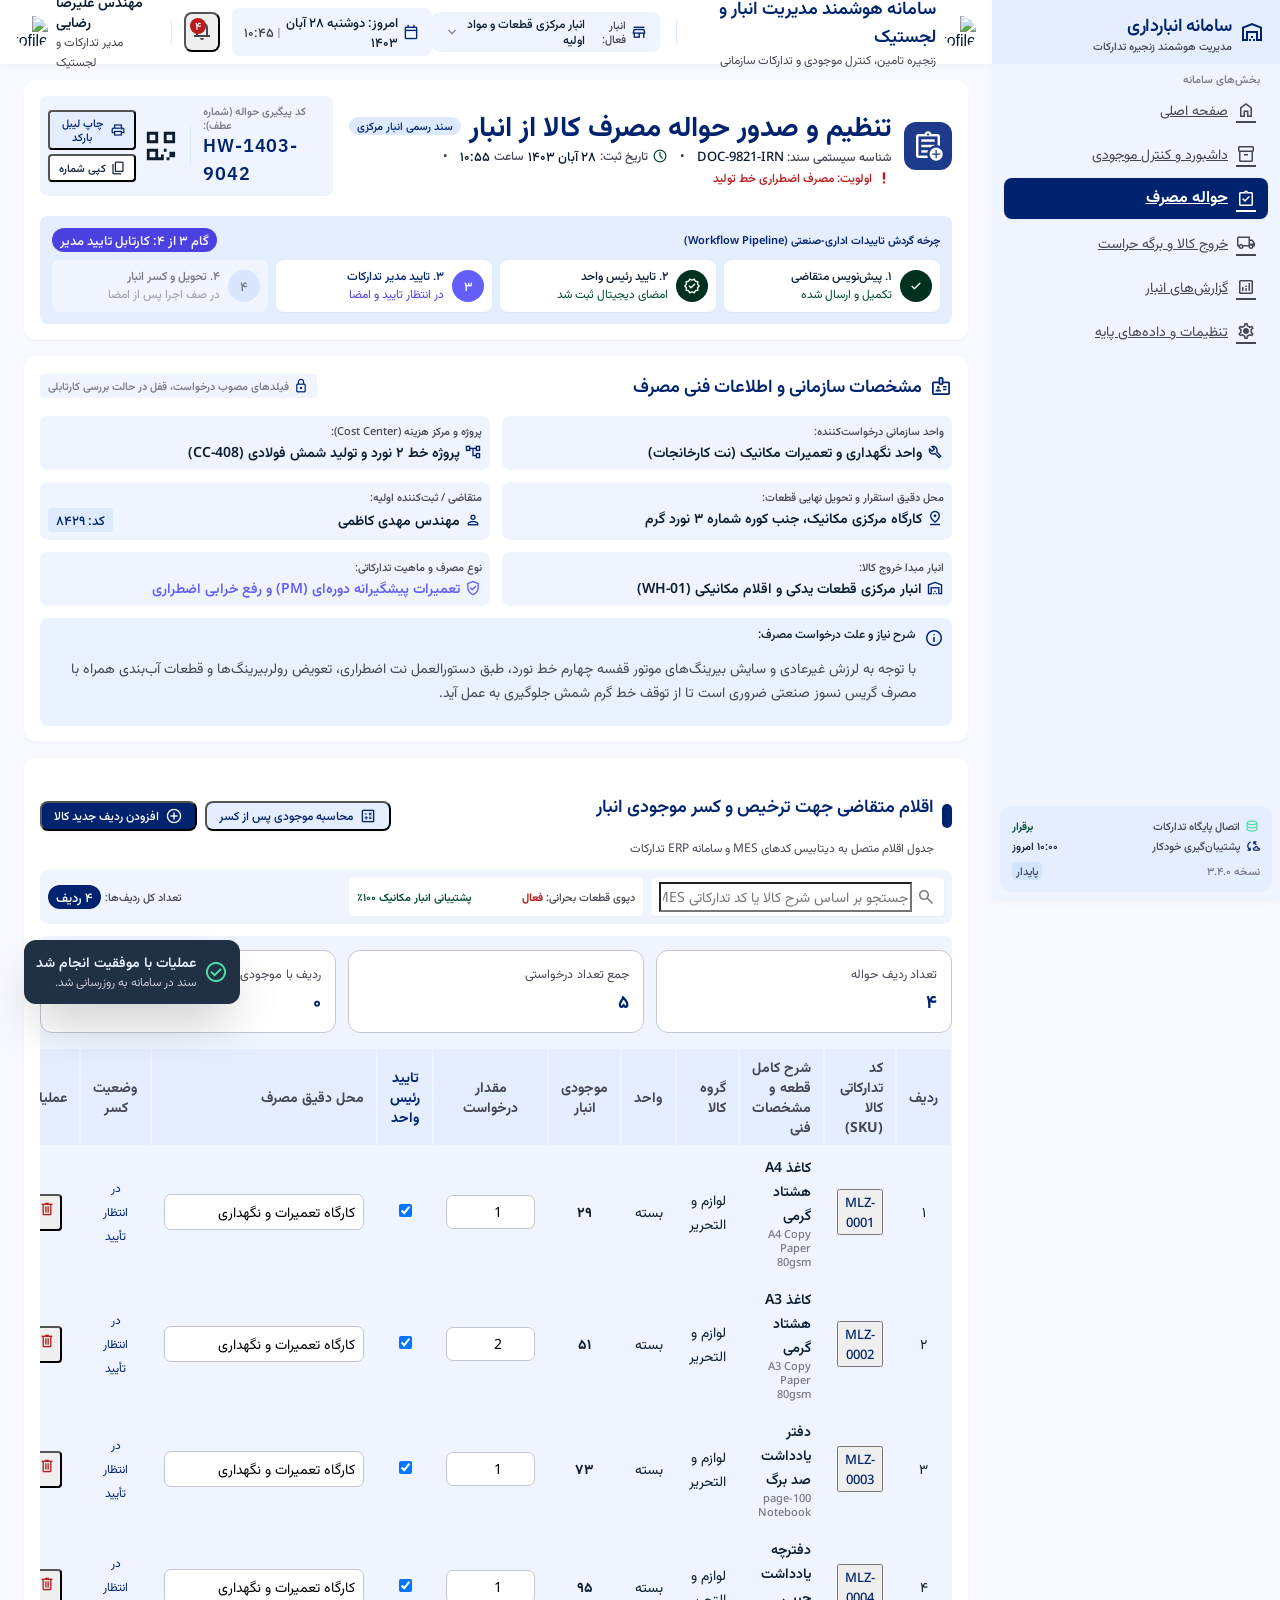
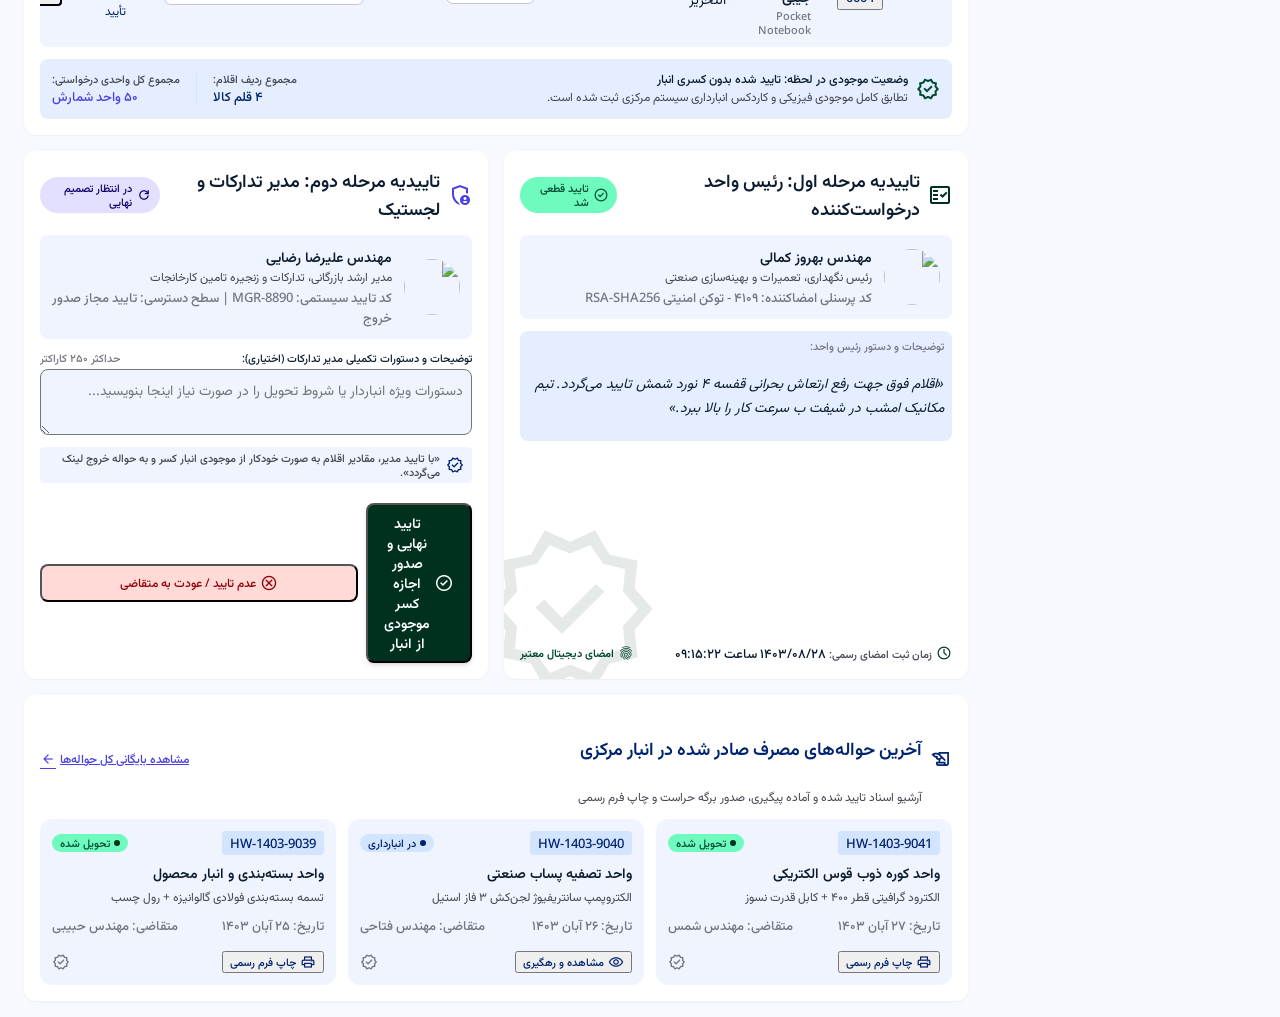
==== consumption-voucher.html @ 31ca158f "اتصال جایگزین آیکون‌های آفلاین در consumption-voucher.html" ====
<!DOCTYPE html>

<html dir="rtl" lang="fa"><head><meta charset="utf-8"/><meta content="width=device-width, initial-scale=1.0" name="viewport"/><meta content="web_dashboard" name="shell-type"/><link href="https://fonts.googleapis.com/css2?family=Material+Symbols+Outlined:opsz,wght,FILL,GRAD@20..48,100..700,0..1,-50..200" rel="stylesheet"/><link href="https://fonts.googleapis.com" rel="preconnect"/><link crossorigin="" href="https://fonts.gstatic.com" rel="preconnect"/><link href="https://fonts.googleapis.com/css2?family=IBM+Plex+Sans:wght@400;500;600;700&amp;family=Noto+Sans:wght@400;500;600;700&amp;family=Vazirmatn:wght@400;500;600;700&amp;display=swap" rel="stylesheet"/>
<link href="https://fonts.googleapis.com/css2?family=Material+Symbols+Outlined:wght,FILL@100..700,0..1&amp;display=swap" rel="stylesheet"/><link rel="stylesheet" href="tailwind-compat.css">
  <script src="https://cdn.tailwindcss.com"></script><script src="tailwind-config.js"></script>  <link rel="stylesheet" href="consumption-voucher.css">
</head><body class="bg-background text-on-surface antialiased"><aside class="fixed right-0 top-0 h-full w-72 bg-surface-container-low shadow-[0_1px_8px_rgba(0,0,0,0.04)] z-50 flex flex-col justify-between select-none">
      <div class="flex flex-col">
        <a href="index.html" class="h-16 px-space-lg flex items-center gap-space-sm bg-surface-container no-underline">
          <span class="material-symbols-outlined text-primary text-2xl">warehouse</span>
          <div class="flex flex-col">
            <span class="font-headline-md text-headline-md text-primary font-bold tracking-tight">سامانه انبارداری</span>
            <span class="font-label-sm text-label-sm text-on-surface-variant">مدیریت هوشمند زنجیره تدارکات</span>
          </div>
        </a>
        <div class="px-space-md py-space-sm">
          <div class="text-label-sm font-label-sm text-outline px-space-sm mb-space-xs">بخش‌های سامانه</div>
          <nav class="flex flex-col gap-1" data-active-classes="bg-primary text-on-primary font-bold shadow-sm" aria-label="صفحات سامانه">
          <a class="flex items-center gap-space-sm px-space-md py-space-sm rounded-lg text-on-surface-variant hover:bg-surface-container-high hover:text-on-surface transition-all text-body-md font-body-md" data-path="home" href="index.html">
            <span class="material-symbols-outlined text-[20px]">home</span><span>صفحه اصلی</span>
          </a>
          <a class="flex items-center gap-space-sm px-space-md py-space-sm rounded-lg text-on-surface-variant hover:bg-surface-container-high hover:text-on-surface transition-all text-body-md font-body-md" data-path="dashboard-inventory" href="inventory-dashboard.html">
            <span class="material-symbols-outlined text-[20px]">inventory_2</span><span>داشبورد و کنترل موجودی</span>
          </a>
          <a aria-current="page" class="flex items-center gap-space-sm px-space-md py-space-sm rounded-lg transition-all bg-primary text-on-primary font-bold shadow-sm" data-path="consumption-voucher" href="consumption-voucher.html">
            <span class="material-symbols-outlined text-[20px]">assignment_turned_in</span><span>حواله مصرف</span>
          </a>
          <a class="flex items-center gap-space-sm px-space-md py-space-sm rounded-lg text-on-surface-variant hover:bg-surface-container-high hover:text-on-surface transition-all text-body-md font-body-md" data-path="dispatch-security-pass" href="dispatch-security-pass.html">
            <span class="material-symbols-outlined text-[20px]">local_shipping</span><span>خروج کالا و برگه حراست</span>
          </a>
          <a class="flex items-center gap-space-sm px-space-md py-space-sm rounded-lg text-on-surface-variant hover:bg-surface-container-high hover:text-on-surface transition-all text-body-md font-body-md" data-path="warehouse-reports" href="warehouse-reports.html">
            <span class="material-symbols-outlined text-[20px]">analytics</span><span>گزارش‌های انبار</span>
          </a>
          <a class="flex items-center gap-space-sm px-space-md py-space-sm rounded-lg text-on-surface-variant hover:bg-surface-container-high hover:text-on-surface transition-all text-body-md font-body-md" data-path="system-settings" href="system-settings.html">
            <span class="material-symbols-outlined text-[20px]">settings</span><span>تنظیمات و داده‌های پایه</span>
          </a>
          </nav>
        </div>
      </div>
      <div class="p-space-md m-space-sm bg-surface-container rounded-xl flex flex-col gap-space-xs">
        <div class="flex items-center justify-between text-label-sm font-label-sm">
          <span class="text-on-surface-variant flex items-center gap-1"><span class="material-symbols-outlined text-[16px] text-tertiary-fixed-dim">database</span>اتصال پایگاه تدارکات</span>
          <span class="text-tertiary-container font-semibold">برقرار</span>
        </div>
        <div class="flex items-center justify-between text-label-sm font-label-sm">
          <span class="text-on-surface-variant flex items-center gap-1"><span class="material-symbols-outlined text-[16px] text-primary">cloud_sync</span>پشتیبان‌گیری خودکار</span>
          <span class="text-on-surface">۱۰:۰۰ امروز</span>
        </div>
        <div class="pt-space-xs flex items-center justify-between font-label-sm text-label-sm text-outline">
          <span class="dir-ltr text-left">نسخه ۳.۴.۰</span>
          <span class="bg-surface-container-highest px-space-xs py-0.5 rounded text-on-surface-variant">پایدار</span>
        </div>
      </div>
    </aside><div class="pr-72"><header class="fixed top-0 right-72 left-0 h-16 bg-surface-container-lowest/95 backdrop-blur-md shadow-[0_1px_8px_rgba(0,0,0,0.04)] z-40 flex items-center justify-between px-space-lg"><div class="flex items-center gap-space-lg"><div class="flex items-center gap-space-sm"><img alt="Profile" class="w-8 h-8 rounded-full object-cover" src="https://lh3.googleusercontent.com/aida/[base64]"/><div class="flex flex-col"><span class="font-headline-md text-headline-md text-primary font-bold leading-tight">سامانه هوشمند مدیریت انبار و لجستیک</span><span class="font-body-sm text-body-sm text-on-surface-variant hidden lg:inline">زنجیره تامین، کنترل موجودی و تدارکات سازمانی</span></div></div><div class="h-6 w-px bg-surface-container-high hidden md:block"></div><div class="hidden md:flex items-center gap-space-xs bg-surface-container-low px-space-md py-space-xs rounded-lg"><span class="material-symbols-outlined text-primary text-[18px]">store</span><span class="font-label-sm text-label-sm text-on-surface-variant">انبار فعال:</span><span class="font-label-md text-label-md text-on-surface font-semibold">انبار مرکزی قطعات و مواد اولیه</span><span class="material-symbols-outlined text-outline text-[16px]">expand_more</span></div></div><div class="flex items-center gap-space-md"><div class="hidden xl:flex items-center gap-space-xs text-on-surface-variant bg-surface-container-low px-space-md py-space-xs rounded-lg"><span class="material-symbols-outlined text-[18px] text-primary">calendar_today</span><span class="font-tabular-data text-tabular-data text-on-surface font-medium">امروز: دوشنبه ۲۸ آبان ۱۴۰۳</span><span class="text-outline text-label-sm">|</span><span class="font-tabular-data text-tabular-data text-on-surface-variant dir-ltr">۱۰:۴۵</span></div><button class="relative p-space-xs rounded-lg text-on-surface-variant hover:bg-surface-container-low hover:text-on-surface transition-colors" type="button"><span class="material-symbols-outlined text-[24px]">notifications</span><span class="absolute top-1 left-1 w-4 h-4 bg-error text-on-error rounded-full flex items-center justify-center font-label-sm text-label-sm">۴</span></button><div class="h-6 w-px bg-surface-container-high"></div><div class="flex items-center gap-space-sm"><div class="text-left hidden sm:flex flex-col items-end"><span class="font-label-lg text-label-lg text-on-surface font-semibold">مهندس علیرضا رضایی</span><span class="font-body-sm text-body-sm text-on-surface-variant">مدیر تدارکات و لجستیک</span></div><img alt="Profile" class="w-8 h-8 rounded-full object-cover" src="https://lh3.googleusercontent.com/aida/[base64]"/></div></div></header><main class="w-full pt-16 bg-surface min-h-screen"><div class="flex flex-col w-full">
<div class="px-margin py-space-lg flex flex-col gap-space-lg">
<!-- Top Workflow & Document Barcode Header -->
<div class="bg-surface-container-lowest p-space-lg rounded-xl shadow-sm flex flex-col gap-space-md">
<div class="flex flex-col xl:flex-row xl:items-center justify-between gap-space-md">
<!-- Document Identifiers -->
<div class="flex items-center gap-space-md">
<div class="p-space-sm bg-primary-container text-on-primary rounded-xl flex items-center justify-center">
<span class="material-symbols-outlined text-[32px]">assignment_add</span>
</div>
<div class="flex flex-col">
<div class="flex items-center gap-space-sm">
<span class="font-headline-xl text-headline-xl text-primary font-bold">تنظیم و صدور حواله مصرف کالا از انبار</span>
<span class="bg-surface-container-high text-primary px-space-sm py-0.5 rounded-full font-label-sm text-label-sm font-semibold">سند رسمی انبار مرکزی</span>
</div>
<div class="flex flex-wrap items-center gap-x-space-md gap-y-space-xs font-label-md text-label-md text-on-surface-variant">
<span>شناسه سیستمی سند: <strong class="text-on-surface font-tabular-data text-tabular-data">DOC-9821-IRN</strong></span>
<span>•</span>
<span class="flex items-center gap-1">
<span class="material-symbols-outlined text-[16px] text-tertiary-container">schedule</span>
                تاریخ ثبت: <span class="font-tabular-data text-tabular-data text-on-surface">۲۸ آبان ۱۴۰۳</span> ساعت <span class="font-tabular-data text-tabular-data text-on-surface">۱۰:۵۵</span>
</span>
<span>•</span>
<span class="text-error font-medium flex items-center gap-1">
<span class="material-symbols-outlined text-[16px]">priority_high</span>
                اولویت: مصرف اضطراری خط تولید
              </span>
</div>
</div>
</div>
<!-- Serial, Barcode & Fast Actions -->
<div class="flex items-center gap-space-md bg-surface-container-low p-space-sm rounded-lg self-start xl:self-auto">
<div class="flex flex-col text-left items-end font-tabular-data text-tabular-data">
<span class="text-label-sm font-label-sm text-outline">کد پیگیری حواله (شماره عطف):</span>
<span class="text-headline-md font-headline-md text-primary font-bold tracking-wider dir-ltr">HW-1403-9042</span>
</div>
<div class="h-10 w-px bg-surface-container-high"></div>
<!-- Mock QR Barcode Graphic (Pure SVG Industrial Vector) -->
<div class="flex items-center gap-2">
<svg class="w-10 h-10 text-on-surface" fill="currentColor" viewbox="0 0 24 24">
<path d="M2 2h8v8H2V2zm2 2v4h4V4H4zm10-2h8v8h-8V2zm2 2v4h4V4h-4zM2 14h8v8H2v-8zm2 2v4h4v-4H4zm14 0h4v4h-4v-4zm-4-2h2v2h-2v-2zm-2 4h2v4h-4v-2h2v-2zm4 2h2v2h-2v-2zm2-4h2v2h-2v-2zM6 6h0v0zM18 6h0v0zM6 18h0v0z"></path>
</svg>
<div class="flex flex-col gap-1">
<button class="bg-surface-container hover:bg-surface-container-high text-primary px-space-sm py-1 rounded text-label-sm font-label-sm flex items-center gap-1 transition-colors" type="button">
<span class="material-symbols-outlined text-[16px]">print</span>
<span>چاپ لیبل بارکد</span>
</button>
<button class="bg-surface-container-lowest hover:bg-surface-container-high text-on-surface px-space-sm py-1 rounded text-label-sm font-label-sm flex items-center gap-1 transition-colors shadow-sm" type="button">
<span class="material-symbols-outlined text-[16px]">content_copy</span>
<span>کپی شماره</span>
</button>
</div>
</div>
</div>
</div>
<!-- Linear Stepper Process Progress -->
<div class="mt-space-sm bg-surface-container p-space-md rounded-lg">
<div class="flex items-center justify-between font-label-sm text-label-sm mb-space-sm text-outline">
<span class="font-semibold text-primary">چرخه گردش تاییدات اداری-صنعتی (Workflow Pipeline)</span>
<span class="bg-secondary text-on-secondary px-space-sm py-0.5 rounded-full font-tabular-data text-tabular-data font-bold">گام ۳ از ۴: کارتابل تایید مدیر</span>
</div>
<div class="grid grid-cols-1 md:grid-cols-4 gap-space-sm">
<!-- Step 1 -->
<div class="bg-surface-container-lowest p-space-sm rounded-lg flex items-center gap-space-sm shadow-sm relative">
<div class="w-8 h-8 rounded-full bg-tertiary text-on-tertiary flex items-center justify-center font-bold font-tabular-data text-tabular-data shrink-0">
<span class="material-symbols-outlined text-[18px]">done</span>
</div>
<div class="flex flex-col min-w-0">
<span class="font-label-md text-label-md text-on-surface font-semibold truncate">۱. پیش‌نویس متقاضی</span>
<span class="font-body-sm text-body-sm text-tertiary-container font-medium truncate">تکمیل و ارسال شده</span>
</div>
</div>
<!-- Step 2 -->
<div class="bg-surface-container-lowest p-space-sm rounded-lg flex items-center gap-space-sm shadow-sm relative">
<div class="w-8 h-8 rounded-full bg-tertiary text-on-tertiary flex items-center justify-center font-bold font-tabular-data text-tabular-data shrink-0">
<span class="material-symbols-outlined text-[18px]">verified</span>
</div>
<div class="flex flex-col min-w-0">
<span class="font-label-md text-label-md text-on-surface font-semibold truncate">۲. تایید رئیس واحد</span>
<span class="font-body-sm text-body-sm text-tertiary-container font-medium truncate">امضای دیجیتال ثبت شد</span>
</div>
</div>
<!-- Step 3 (Current Active) -->
<div class="bg-surface-container-lowest p-space-sm rounded-lg flex items-center gap-space-sm shadow-sm relative ring-2 ring-secondary-container">
<div class="w-8 h-8 rounded-full bg-secondary-container text-on-secondary flex items-center justify-center font-bold font-tabular-data text-tabular-data shrink-0 animate-pulse">
<span>۳</span>
</div>
<div class="flex flex-col min-w-0">
<span class="font-label-md text-label-md text-primary font-bold truncate">۳. تایید مدیر تدارکات</span>
<span class="font-body-sm text-body-sm text-secondary font-semibold truncate">در انتظار تایید و امضا</span>
</div>
</div>
<!-- Step 4 -->
<div class="bg-surface-container-lowest/60 p-space-sm rounded-lg flex items-center gap-space-sm opacity-70">
<div class="w-8 h-8 rounded-full bg-surface-container-highest text-on-surface-variant flex items-center justify-center font-bold font-tabular-data text-tabular-data shrink-0">
<span>۴</span>
</div>
<div class="flex flex-col min-w-0">
<span class="font-label-md text-label-md text-on-surface-variant font-medium truncate">۴. تحویل و کسر انبار</span>
<span class="font-body-sm text-body-sm text-outline truncate">در صف اجرا پس از امضا</span>
</div>
</div>
</div>
</div>
</div>
<!-- Voucher General Specification Form Header -->
<div class="bg-surface-container-lowest p-space-lg rounded-xl shadow-sm flex flex-col gap-space-md">
<div class="flex items-center justify-between pb-space-xs">
<div class="flex items-center gap-space-sm">
<span class="material-symbols-outlined text-primary text-[22px]">badge</span>
<span class="font-headline-md text-headline-md text-primary font-bold">مشخصات سازمانی و اطلاعات فنی مصرف</span>
</div>
<div class="flex items-center gap-space-xs text-label-sm font-label-sm text-outline bg-surface-container-low px-space-sm py-1 rounded">
<span class="material-symbols-outlined text-[16px] text-primary">lock</span>
<span>فیلدهای مصوب درخواست، قفل در حالت بررسی کارتابلی</span>
</div>
</div>
<div class="grid grid-cols-1 md:grid-cols-2 lg:grid-cols-3 gap-space-md">
<!-- Field 1 -->
<div class="bg-surface-container-low p-space-sm rounded-lg flex flex-col gap-1">
<span class="font-label-sm text-label-sm text-on-surface-variant">واحد سازمانی درخواست‌کننده:</span>
<div class="flex items-center gap-space-xs text-on-surface font-label-lg text-label-lg font-semibold">
<span class="material-symbols-outlined text-primary text-[18px]">build</span>
<span>واحد نگهداری و تعمیرات مکانیک (نت کارخانجات)</span>
</div>
</div>
<!-- Field 2 -->
<div class="bg-surface-container-low p-space-sm rounded-lg flex flex-col gap-1">
<span class="font-label-sm text-label-sm text-on-surface-variant">پروژه و مرکز هزینه (Cost Center):</span>
<div class="flex items-center gap-space-xs text-on-surface font-label-lg text-label-lg font-semibold">
<span class="material-symbols-outlined text-primary text-[18px]">account_tree</span>
<span>پروژه خط ۲ نورد و تولید شمش فولادی (CC-408)</span>
</div>
</div>
<!-- Field 3 -->
<div class="bg-surface-container-low p-space-sm rounded-lg flex flex-col gap-1">
<span class="font-label-sm text-label-sm text-on-surface-variant">محل دقیق استقرار و تحویل نهایی قطعات:</span>
<div class="flex items-center gap-space-xs text-on-surface font-label-lg text-label-lg font-semibold">
<span class="material-symbols-outlined text-primary text-[18px]">pin_drop</span>
<span>کارگاه مرکزی مکانیک، جنب کوره شماره ۳ نورد گرم</span>
</div>
</div>
<!-- Field 4 -->
<div class="bg-surface-container-low p-space-sm rounded-lg flex flex-col gap-1">
<span class="font-label-sm text-label-sm text-on-surface-variant">متقاضی / ثبت‌کننده اولیه:</span>
<div class="flex items-center justify-between">
<div class="flex items-center gap-space-xs text-on-surface font-label-lg text-label-lg font-semibold">
<span class="material-symbols-outlined text-primary text-[18px]">person</span>
<span>مهندس مهدی کاظمی</span>
</div>
<span class="bg-surface-container-high text-primary font-tabular-data text-tabular-data px-2 py-0.5 rounded font-bold">کد: ۸۴۲۹</span>
</div>
</div>
<!-- Field 5 -->
<div class="bg-surface-container-low p-space-sm rounded-lg flex flex-col gap-1">
<span class="font-label-sm text-label-sm text-on-surface-variant">انبار مبدا خروج کالا:</span>
<div class="flex items-center gap-space-xs text-on-surface font-label-lg text-label-lg font-semibold">
<span class="material-symbols-outlined text-primary text-[18px]">warehouse</span>
<span>انبار مرکزی قطعات یدکی و اقلام مکانیکی (WH-01)</span>
</div>
</div>
<!-- Field 6 -->
<div class="bg-surface-container-low p-space-sm rounded-lg flex flex-col gap-1">
<span class="font-label-sm text-label-sm text-on-surface-variant">نوع مصرف و ماهیت تدارکاتی:</span>
<div class="flex items-center gap-space-xs text-secondary-container font-label-lg text-label-lg font-bold">
<span class="material-symbols-outlined text-[18px]">verified_user</span>
<span>تعمیرات پیشگیرانه دوره‌ای (PM) و رفع خرابی اضطراری</span>
</div>
</div>
</div>
<!-- Description Banner -->
<div class="bg-surface-container-high/60 p-space-sm rounded-lg flex items-start gap-space-sm">
<span class="material-symbols-outlined text-primary text-[20px] mt-0.5">info</span>
<div class="flex flex-col">
<span class="font-label-md text-label-md text-on-surface font-semibold">شرح نیاز و علت درخواست مصرف:</span>
<p class="font-body-md text-body-md text-on-surface-variant">
            با توجه به لرزش غیرعادی و سایش بیرینگ‌های موتور قفسه چهارم خط نورد، طبق دستورالعمل نت اضطراری، تعویض رولربیرینگ‌ها و قطعات آب‌بندی همراه با مصرف گریس نسوز صنعتی ضروری است تا از توقف خط گرم شمش جلوگیری به عمل آید.
          </p>
</div>
</div>
</div>
<!-- Section 3: Interactive Items Procurement Table -->
<div class="bg-surface-container-lowest p-space-lg rounded-xl shadow-sm flex flex-col gap-space-md">
<!-- Table Action Header -->
<div class="flex flex-col sm:flex-row sm:items-center justify-between gap-space-md">
<div class="flex items-center gap-space-sm">
<div class="w-2.5 h-6 bg-primary rounded-full"></div>
<div>
<h3 class="font-headline-md text-headline-md text-primary font-bold">اقلام متقاضی جهت ترخیص و کسر موجودی انبار</h3>
<span class="font-body-sm text-body-sm text-on-surface-variant">جدول اقلام متصل به دیتابیس کدهای MES و سامانه ERP تدارکات</span>
</div>
</div>
<div class="flex items-center gap-space-sm flex-wrap">
<button class="bg-surface-container hover:bg-surface-container-high text-primary px-space-md py-space-xs rounded-lg text-label-md font-label-md font-semibold flex items-center gap-1.5 transition-colors shadow-sm" id="btnRecalculateStock" type="button">
<span class="material-symbols-outlined text-[18px]">calculate</span>
<span>محاسبه موجودی پس از کسر</span>
</button>
<button class="bg-primary text-on-primary hover:bg-primary-container px-space-md py-space-xs rounded-lg text-label-md font-label-md font-bold flex items-center gap-1.5 transition-colors shadow-sm" id="btnAddRowBtn" type="button">
<span class="material-symbols-outlined text-[18px]">add_circle</span>
<span>افزودن ردیف جدید کالا</span>
</button>
</div>
</div>
<!-- Live Search & Database Filter Toolbar -->
<div class="grid grid-cols-1 md:grid-cols-3 gap-space-sm bg-surface-container-low p-space-sm rounded-lg">
<div class="flex items-center bg-surface-container-lowest px-space-sm py-1 rounded shadow-sm">
<span class="material-symbols-outlined text-outline text-[20px] ml-1">search</span>
<input class="bg-transparent w-full text-body-md font-body-md focus:outline-none text-on-surface" id="filterItemsInput" placeholder="جستجو بر اساس شرح کالا یا کد تدارکاتی MES..." type="text"/>
</div>
<div class="flex items-center justify-between bg-surface-container-lowest px-space-sm py-1 rounded text-label-sm font-label-sm text-on-surface-variant">
<span>دپوی قطعات بحرانی: <strong class="text-error font-bold">فعال</strong></span>
<span class="text-tertiary-container font-semibold">پشتیبانی انبار مکانیک ۱۰۰٪</span>
</div>
<div class="flex items-center justify-end gap-space-xs text-label-sm font-label-sm text-on-surface-variant">
<span>تعداد کل ردیف‌ها:</span>
<span class="bg-primary text-on-primary font-tabular-data text-tabular-data px-2 py-0.5 rounded-full font-bold" id="rowsCounterBadge">۴ ردیف</span>
</div>
</div>
<!-- Modern Flat Responsive Table Container -->
<div class="overflow-x-auto rounded-lg bg-surface-container-low">
<table class="w-full text-right font-body-md text-body-md">
<thead>
<tr class="bg-surface-container text-on-surface-variant font-label-lg text-label-lg">
<th class="py-space-sm px-space-md text-center w-12 font-bold">ردیف</th>
<th class="py-space-sm px-space-md font-bold">کد تدارکاتی کالا (SKU)</th>
<th class="py-space-sm px-space-md font-bold">شرح کامل قطعه و مشخصات فنی</th>
<th class="py-space-sm px-space-md font-bold">گروه کالا</th>
<th class="py-space-sm px-space-md text-center font-bold">واحد</th>
<th class="py-space-sm px-space-md text-center font-bold">موجودی انبار</th>
<th class="py-space-sm px-space-md text-center font-bold">مقدار درخواست</th>
<th class="py-space-sm px-space-md text-center font-bold text-primary">تایید رئیس واحد</th>
<th class="py-space-sm px-space-md font-bold">محل دقیق مصرف</th>
<th class="py-space-sm px-space-md text-center font-bold">وضعیت کسر</th>
<th class="py-space-sm px-space-md text-center w-16">عملیات</th>
</tr>
</thead>
<tbody class="text-on-surface" id="inventoryItemsBody">
<!-- Row 1 -->
<tr class="bg-surface-container-lowest hover:bg-surface-container transition-colors item-row">
<td class="py-space-sm px-space-md text-center font-tabular-data text-tabular-data font-bold">۱</td>
<td class="py-space-sm px-space-md">
<div class="inline-flex items-center gap-1 bg-surface-container-high px-space-xs py-0.5 rounded text-primary font-tabular-data text-tabular-data font-semibold dir-ltr">
<span>SKU-209-BRG4</span>
<span class="material-symbols-outlined text-[14px] cursor-pointer hover:text-secondary" title="کپی کد">content_copy</span>
</div>
</td>
<td class="py-space-sm px-space-md">
<div class="flex flex-col">
<span class="font-semibold text-on-surface">رولربیرینگ کروی دوربالا قفسه نورد گرم</span>
<span class="text-label-sm font-label-sm text-outline">SKF 22218 EK/C3 قطر داخلی ۹۰mm</span>
</div>
</td>
<td class="py-space-sm px-space-md">
<span class="bg-surface-container-low px-2 py-0.5 rounded font-label-sm text-label-sm text-on-surface-variant">قطعات محرک مکانیکی</span>
</td>
<td class="py-space-sm px-space-md text-center font-label-md text-label-md">عدد</td>
<td class="py-space-sm px-space-md text-center font-tabular-data text-tabular-data text-on-surface font-semibold">
<span class="bg-surface-container px-2 py-0.5 rounded">۱۲</span>
</td>
<td class="py-space-sm px-space-md text-center font-tabular-data text-tabular-data font-bold">۴</td>
<td class="py-space-sm px-space-md text-center font-tabular-data text-tabular-data text-tertiary-container font-bold bg-surface-container-low">
                ۴
              </td>
<td class="py-space-sm px-space-md font-label-sm text-label-sm text-on-surface-variant">
                قفسه شماره ۴، یاتاقان درایو اصلی
              </td>
<td class="py-space-sm px-space-md text-center">
<span class="inline-flex items-center gap-1 bg-tertiary-fixed/30 text-tertiary font-label-sm text-label-sm px-2 py-0.5 rounded-full font-semibold">
<span class="material-symbols-outlined text-[14px]">check_circle</span>
<span>آماده کسر</span>
</span>
</td>
<td class="py-space-sm px-space-md text-center">
<button class="text-error hover:text-on-error-container p-1 rounded hover:bg-error-container transition-colors" title="حذف ردیف" type="button">
<span class="material-symbols-outlined text-[18px]">delete</span>
</button>
</td>
</tr>
<!-- Row 2 -->
<tr class="bg-surface-container-low/40 hover:bg-surface-container transition-colors item-row">
<td class="py-space-sm px-space-md text-center font-tabular-data text-tabular-data font-bold">۲</td>
<td class="py-space-sm px-space-md">
<div class="inline-flex items-center gap-1 bg-surface-container-high px-space-xs py-0.5 rounded text-primary font-tabular-data text-tabular-data font-semibold dir-ltr">
<span>SKU-810-SEAL2</span>
<span class="material-symbols-outlined text-[14px] cursor-pointer hover:text-secondary" title="کپی کد">content_copy</span>
</div>
</td>
<td class="py-space-sm px-space-md">
<div class="flex flex-col">
<span class="font-semibold text-on-surface">کاسه نمد دوبل وایتون ضدحرارت صنعتی</span>
<span class="text-label-sm font-label-sm text-outline">FKM 90x115x12 سایز استاندارد شفت</span>
</div>
</td>
<td class="py-space-sm px-space-md">
<span class="bg-surface-container-low px-2 py-0.5 rounded font-label-sm text-label-sm text-on-surface-variant">آب‌بندها و پکینگ</span>
</td>
<td class="py-space-sm px-space-md text-center font-label-md text-label-md">حلقه</td>
<td class="py-space-sm px-space-md text-center font-tabular-data text-tabular-data text-on-surface font-semibold">
<span class="bg-surface-container px-2 py-0.5 rounded">۴۸</span>
</td>
<td class="py-space-sm px-space-md text-center font-tabular-data text-tabular-data font-bold">۸</td>
<td class="py-space-sm px-space-md text-center font-tabular-data text-tabular-data text-tertiary-container font-bold bg-surface-container-low">
                ۸
              </td>
<td class="py-space-sm px-space-md font-label-sm text-label-sm text-on-surface-variant">
                کاور خروجی هوزینگ بیرینگ نورد
              </td>
<td class="py-space-sm px-space-md text-center">
<span class="inline-flex items-center gap-1 bg-tertiary-fixed/30 text-tertiary font-label-sm text-label-sm px-2 py-0.5 rounded-full font-semibold">
<span class="material-symbols-outlined text-[14px]">check_circle</span>
<span>آماده کسر</span>
</span>
</td>
<td class="py-space-sm px-space-md text-center">
<button class="text-error hover:text-on-error-container p-1 rounded hover:bg-error-container transition-colors" title="حذف ردیف" type="button">
<span class="material-symbols-outlined text-[18px]">delete</span>
</button>
</td>
</tr>
<!-- Row 3 -->
<tr class="bg-surface-container-lowest hover:bg-surface-container transition-colors item-row">
<td class="py-space-sm px-space-md text-center font-tabular-data text-tabular-data font-bold">۳</td>
<td class="py-space-sm px-space-md">
<div class="inline-flex items-center gap-1 bg-surface-container-high px-space-xs py-0.5 rounded text-primary font-tabular-data text-tabular-data font-semibold dir-ltr">
<span>SKU-440-LUB9</span>
<span class="material-symbols-outlined text-[14px] cursor-pointer hover:text-secondary" title="کپی کد">content_copy</span>
</div>
</td>
<td class="py-space-sm px-space-md">
<div class="flex flex-col">
<span class="font-semibold text-on-surface">گریس سنترال نسوز پایه لیتیوم کمپلکس</span>
<span class="text-label-sm font-label-sm text-outline">Mobilith SHC 220 بشکه ۱۸ کیلوگرمی</span>
</div>
</td>
<td class="py-space-sm px-space-md">
<span class="bg-surface-container-low px-2 py-0.5 rounded font-label-sm text-label-sm text-on-surface-variant">روانکارها و گریس</span>
</td>
<td class="py-space-sm px-space-md text-center font-label-md text-label-md">کیلوگرم</td>
<td class="py-space-sm px-space-md text-center font-tabular-data text-tabular-data text-on-surface font-semibold">
<span class="bg-surface-container px-2 py-0.5 rounded">۱۸۰</span>
</td>
<td class="py-space-sm px-space-md text-center font-tabular-data text-tabular-data font-bold">۳۶</td>
<td class="py-space-sm px-space-md text-center font-tabular-data text-tabular-data text-tertiary-container font-bold bg-surface-container-low">
                ۳۶
              </td>
<td class="py-space-sm px-space-md font-label-sm text-label-sm text-on-surface-variant">
                مخزن پمپ اتوماتیک روانکاری خط ۲
              </td>
<td class="py-space-sm px-space-md text-center">
<span class="inline-flex items-center gap-1 bg-tertiary-fixed/30 text-tertiary font-label-sm text-label-sm px-2 py-0.5 rounded-full font-semibold">
<span class="material-symbols-outlined text-[14px]">check_circle</span>
<span>آماده کسر</span>
</span>
</td>
<td class="py-space-sm px-space-md text-center">
<button class="text-error hover:text-on-error-container p-1 rounded hover:bg-error-container transition-colors" title="حذف ردیف" type="button">
<span class="material-symbols-outlined text-[18px]">delete</span>
</button>
</td>
</tr>
<!-- Row 4 -->
<tr class="bg-surface-container-low/40 hover:bg-surface-container transition-colors item-row">
<td class="py-space-sm px-space-md text-center font-tabular-data text-tabular-data font-bold">۴</td>
<td class="py-space-sm px-space-md">
<div class="inline-flex items-center gap-1 bg-surface-container-high px-space-xs py-0.5 rounded text-primary font-tabular-data text-tabular-data font-semibold dir-ltr">
<span>SKU-105-SHM7</span>
<span class="material-symbols-outlined text-[14px] cursor-pointer hover:text-secondary" title="کپی کد">content_copy</span>
</div>
</td>
<td class="py-space-sm px-space-md">
<div class="flex flex-col">
<span class="font-semibold text-on-surface">شیم پلیت استنلس استیل کالیبره تراز موتور</span>
<span class="text-label-sm font-label-sm text-outline">ضخامت ۰.۵ و ۱.۰ میلی‌متر ابعاد ۱۰۰x۱۰۰</span>
</div>
</td>
<td class="py-space-sm px-space-md">
<span class="bg-surface-container-low px-2 py-0.5 rounded font-label-sm text-label-sm text-on-surface-variant">اتصالات و هم‌راستاسازی</span>
</td>
<td class="py-space-sm px-space-md text-center font-label-md text-label-md">بسته</td>
<td class="py-space-sm px-space-md text-center font-tabular-data text-tabular-data text-on-surface font-semibold">
<span class="bg-surface-container px-2 py-0.5 rounded">۱۵</span>
</td>
<td class="py-space-sm px-space-md text-center font-tabular-data text-tabular-data font-bold">۲</td>
<td class="py-space-sm px-space-md text-center font-tabular-data text-tabular-data text-tertiary-container font-bold bg-surface-container-low">
                ۲
              </td>
<td class="py-space-sm px-space-md font-label-sm text-label-sm text-on-surface-variant">
                فونداسیون الکتروموتور گیربکس ۳۵۰kw
              </td>
<td class="py-space-sm px-space-md text-center">
<span class="inline-flex items-center gap-1 bg-tertiary-fixed/30 text-tertiary font-label-sm text-label-sm px-2 py-0.5 rounded-full font-semibold">
<span class="material-symbols-outlined text-[14px]">check_circle</span>
<span>آماده کسر</span>
</span>
</td>
<td class="py-space-sm px-space-md text-center">
<button class="text-error hover:text-on-error-container p-1 rounded hover:bg-error-container transition-colors" title="حذف ردیف" type="button">
<span class="material-symbols-outlined text-[18px]">delete</span>
</button>
</td>
</tr>
</tbody>
</table>
</div>
<!-- Table Footnote & Sum Calculation Summary -->
<div class="bg-surface-container p-space-md rounded-lg flex flex-col md:flex-row items-center justify-between gap-space-md">
<div class="flex items-center gap-space-sm">
<span class="material-symbols-outlined text-tertiary-container text-[24px]">verified</span>
<div class="flex flex-col">
<span class="font-label-md text-label-md font-bold text-on-surface">وضعیت موجودی در لحظه: تایید شده بدون کسری انبار</span>
<span class="font-body-sm text-body-sm text-on-surface-variant">تطابق کامل موجودی فیزیکی و کاردکس انبارداری سیستم مرکزی ثبت شده است.</span>
</div>
</div>
<div class="flex items-center gap-space-lg">
<div class="flex flex-col items-end">
<span class="font-label-sm text-label-sm text-on-surface-variant">مجموع ردیف اقلام:</span>
<span class="font-headline-md text-headline-md font-bold text-primary font-tabular-data text-tabular-data">۴ قلم کالا</span>
</div>
<div class="h-8 w-px bg-surface-container-highest"></div>
<div class="flex flex-col items-end">
<span class="font-label-sm text-label-sm text-on-surface-variant">مجموع کل واحدی درخواستی:</span>
<span class="font-headline-md text-headline-md font-bold text-secondary font-tabular-data text-tabular-data">۵۰ واحد شمارش</span>
</div>
</div>
</div>
</div>
<!-- Multi-Tier Dual Approval System Panel (رئیس و مدیر) -->
<div class="grid grid-cols-1 lg:grid-cols-2 gap-space-lg">
<!-- Tier 1: Unit Supervisor Digital Approval Box (Completed) -->
<div class="bg-surface-container-lowest p-space-lg rounded-xl shadow-sm flex flex-col justify-between relative overflow-hidden">
<!-- Stamp Graphic Simulation in Background -->
<div class="absolute -left-6 -bottom-6 opacity-10 pointer-events-none select-none">
<span class="material-symbols-outlined text-[180px] text-tertiary">verified</span>
</div>
<div class="flex flex-col gap-space-md">
<div class="flex items-center justify-between">
<div class="flex items-center gap-space-sm">
<span class="material-symbols-outlined text-tertiary text-[24px]">fact_check</span>
<span class="font-headline-md text-headline-md text-on-surface font-bold">تاییدیه مرحله اول: رئیس واحد درخواست‌کننده</span>
</div>
<span class="bg-tertiary-fixed text-tertiary-container px-space-sm py-1 rounded-full font-label-sm text-label-sm font-bold flex items-center gap-1">
<span class="material-symbols-outlined text-[16px]">check_circle</span>
<span>تایید قطعی شد</span>
</span>
</div>
<!-- Supervisor Details Card -->
<div class="bg-surface-container-low p-space-md rounded-lg flex items-center gap-space-md">
<img class="w-14 h-14 rounded-full object-cover" data-alt="Official industrial portrait of a confident Iranian mechanical engineering department supervisor wearing high-visibility corporate vest and glasses in an industrial steel manufacturing context" src="https://lh3.googleusercontent.com/aida-public/[base64]"/>
<div class="flex flex-col">
<span class="font-label-lg text-label-lg text-on-surface font-bold">مهندس بهروز کمالی</span>
<span class="font-body-sm text-body-sm text-on-surface-variant">رئیس نگهداری، تعمیرات و بهینه‌سازی صنعتی</span>
<span class="font-tabular-data text-tabular-data text-label-sm text-outline">کد پرسنلی امضاکننده: ۴۱۰۹ - توکن امنیتی RSA-SHA256</span>
</div>
</div>
<!-- Supervisor Comment & Timestamp -->
<div class="bg-surface-container p-space-sm rounded-lg flex flex-col gap-1">
<span class="font-label-sm text-label-sm text-outline font-semibold">توضیحات و دستور رئیس واحد:</span>
<p class="font-body-md text-body-md text-on-surface italic">
              «اقلام فوق جهت رفع ارتعاش بحرانی قفسه ۴ نورد شمش تایید می‌گردد. تیم مکانیک امشب در شیفت ب سرعت کار را بالا ببرد.»
            </p>
</div>
</div>
<div class="mt-space-md pt-space-sm flex items-center justify-between text-label-sm font-label-sm text-on-surface-variant">
<div class="flex items-center gap-1">
<span class="material-symbols-outlined text-[16px] text-tertiary">schedule</span>
<span>زمان ثبت امضای رسمی: <strong class="text-on-surface font-tabular-data text-tabular-data">۱۴۰۳/۰۸/۲۸ ساعت ۰۹:۱۵:۲۲</strong></span>
</div>
<div class="flex items-center gap-1 text-tertiary-container font-semibold">
<span class="material-symbols-outlined text-[16px]">fingerprint</span>
<span>امضای دیجیتال معتبر</span>
</div>
</div>
</div>
<!-- Tier 2: Commercial & Logistics Manager Action Box (Pending Decision) -->
<div class="bg-surface-container-lowest p-space-lg rounded-xl shadow-sm flex flex-col justify-between relative overflow-hidden">
<div class="flex flex-col gap-space-md">
<div class="flex items-center justify-between">
<div class="flex items-center gap-space-sm">
<span class="material-symbols-outlined text-secondary text-[24px]">admin_panel_settings</span>
<span class="font-headline-md text-headline-md text-on-surface font-bold">تاییدیه مرحله دوم: مدیر تدارکات و لجستیک</span>
</div>
<span class="bg-secondary-fixed text-on-secondary-fixed font-label-sm text-label-sm px-space-sm py-1 rounded-full font-bold flex items-center gap-1">
<span class="material-symbols-outlined text-[16px] animate-spin">refresh</span>
<span>در انتظار تصمیم نهایی</span>
</span>
</div>
<!-- Manager Details Card -->
<div class="bg-surface-container-low p-space-md rounded-lg flex items-center gap-space-md">
<img class="w-14 h-14 rounded-full object-cover" data-alt="Professional portrait of an executive Iranian logistics and supply chain director in modern industrial corporate office wearing a navy blue formal suit" src="https://lh3.googleusercontent.com/aida-public/[base64]"/>
<div class="flex flex-col">
<span class="font-label-lg text-label-lg text-on-surface font-bold">مهندس علیرضا رضایی</span>
<span class="font-body-sm text-body-sm text-on-surface-variant">مدیر ارشد بازرگانی، تدارکات و زنجیره تامین کارخانجات</span>
<span class="font-tabular-data text-tabular-data text-label-sm text-outline">کد تایید سیستمی: MGR-8890 | سطح دسترسی: تایید مجاز صدور خروج</span>
</div>
</div>
<!-- Manager Input Note Field -->
<div class="flex flex-col gap-1">
<label class="font-label-sm text-label-sm text-on-surface font-semibold flex items-center justify-between" for="managerNotes">
<span>توضیحات و دستورات تکمیلی مدیر تدارکات (اختیاری):</span>
<span class="text-outline text-label-sm">حداکثر ۲۵۰ کاراکتر</span>
</label>
<textarea class="w-full bg-surface-container-low text-on-surface p-space-sm rounded-lg font-body-md text-body-md focus:bg-surface-container-lowest focus:outline-none transition-colors" id="managerNotes" placeholder="دستورات ویژه انباردار یا شروط تحویل را در صورت نیاز اینجا بنویسید..." rows="2"></textarea>
</div>
<!-- System Regulatory Warning -->
<div class="bg-surface-container-low p-space-xs px-space-sm rounded text-label-sm font-label-sm text-on-surface-variant flex items-center gap-1.5">
<span class="material-symbols-outlined text-primary text-[18px]">verified</span>
<span>«با تایید مدیر، مقادیر اقلام به صورت خودکار از موجودی انبار کسر و به حواله خروج لینک می‌گردد».</span>
</div>
</div>
<!-- Action Interactive Buttons -->
<div class="mt-space-md pt-space-sm flex flex-col sm:flex-row items-center gap-space-sm">
<button class="w-full sm:flex-1 bg-tertiary hover:bg-tertiary-container text-on-tertiary px-space-lg py-space-sm rounded-lg font-label-lg text-label-lg font-bold flex items-center justify-center gap-space-xs shadow-md transition-all" id="btnApproveVoucher" type="button">
<span class="material-symbols-outlined text-[20px]">check_circle</span>
<span>تایید نهایی و صدور اجازه کسر موجودی از انبار</span>
</button>
<button class="w-full sm:w-auto bg-error-container text-on-error-container hover:bg-error hover:text-on-error px-space-md py-space-sm rounded-lg font-label-md text-label-md font-semibold flex items-center justify-center gap-1 transition-colors" id="btnRejectVoucher" type="button">
<span class="material-symbols-outlined text-[18px]">cancel</span>
<span>عدم تایید / عودت به متقاضی</span>
</button>
</div>
</div>
</div>
<!-- Section 5: Recent Issued Vouchers Log Table & Fast Access -->
<div class="bg-surface-container-lowest p-space-lg rounded-xl shadow-sm flex flex-col gap-space-md">
<div class="flex flex-col sm:flex-row sm:items-center justify-between gap-space-sm">
<div class="flex items-center gap-space-sm">
<span class="material-symbols-outlined text-primary text-[22px]">history_edu</span>
<div>
<h4 class="font-headline-md text-headline-md text-primary font-bold">آخرین حواله‌های مصرف صادر شده در انبار مرکزی</h4>
<span class="font-body-sm text-body-sm text-on-surface-variant">آرشیو اسناد تایید شده و آماده پیگیری، صدور برگه حراست و چاپ فرم رسمی</span>
</div>
</div>
<div class="flex items-center gap-space-sm">
<a class="text-secondary font-label-md text-label-md font-bold hover:underline flex items-center gap-1" href="#">
<span>مشاهده بایگانی کل حواله‌ها</span>
<span class="material-symbols-outlined text-[16px]">arrow_back</span>
</a>
</div>
</div>
<!-- Quick Archive Grid -->
<div class="grid grid-cols-1 md:grid-cols-3 gap-space-md">
<!-- Archive Card 1 -->
<div class="bg-surface-container-low p-space-md rounded-xl flex flex-col justify-between hover:bg-surface-container transition-all">
<div class="flex flex-col gap-space-xs">
<div class="flex items-center justify-between">
<span class="bg-surface-container-highest px-space-sm py-0.5 rounded font-tabular-data text-tabular-data text-primary font-bold dir-ltr">HW-1403-9041</span>
<span class="bg-tertiary-fixed text-tertiary-container px-2 py-0.5 rounded-full font-label-sm text-label-sm font-semibold flex items-center gap-1">
<span class="w-1.5 h-1.5 rounded-full bg-tertiary"></span>
<span>تحویل شده</span>
</span>
</div>
<span class="font-label-lg text-label-lg text-on-surface font-bold mt-1">واحد کوره ذوب قوس الکتریکی</span>
<span class="font-body-sm text-body-sm text-on-surface-variant">الکترود گرافیتی قطر ۴۰۰ + کابل قدرت نسوز</span>
<div class="flex items-center justify-between text-label-sm font-label-sm text-outline mt-1 font-tabular-data text-tabular-data">
<span>تاریخ: ۲۷ آبان ۱۴۰۳</span>
<span>متقاضی: مهندس شمس</span>
</div>
</div>
<div class="mt-space-md pt-space-xs flex items-center justify-between">
<button class="text-primary hover:text-secondary font-label-sm text-label-sm font-semibold flex items-center gap-1" type="button">
<span class="material-symbols-outlined text-[16px]">print</span>
<span>چاپ فرم رسمی</span>
</button>
<span class="material-symbols-outlined text-outline text-[18px]">verified</span>
</div>
</div>
<!-- Archive Card 2 -->
<div class="bg-surface-container-low p-space-md rounded-xl flex flex-col justify-between hover:bg-surface-container transition-all">
<div class="flex flex-col gap-space-xs">
<div class="flex items-center justify-between">
<span class="bg-surface-container-highest px-space-sm py-0.5 rounded font-tabular-data text-tabular-data text-primary font-bold dir-ltr">HW-1403-9040</span>
<span class="bg-surface-container-highest text-primary px-2 py-0.5 rounded-full font-label-sm text-label-sm font-semibold flex items-center gap-1">
<span class="w-1.5 h-1.5 rounded-full bg-primary"></span>
<span>در انبارداری</span>
</span>
</div>
<span class="font-label-lg text-label-lg text-on-surface font-bold mt-1">واحد تصفیه پساب صنعتی</span>
<span class="font-body-sm text-body-sm text-on-surface-variant">الکتروپمپ سانتریفیوژ لجن‌کش ۳ فاز استیل</span>
<div class="flex items-center justify-between text-label-sm font-label-sm text-outline mt-1 font-tabular-data text-tabular-data">
<span>تاریخ: ۲۶ آبان ۱۴۰۳</span>
<span>متقاضی: مهندس فتاحی</span>
</div>
</div>
<div class="mt-space-md pt-space-xs flex items-center justify-between">
<button class="text-primary hover:text-secondary font-label-sm text-label-sm font-semibold flex items-center gap-1" type="button">
<span class="material-symbols-outlined text-[16px]">visibility</span>
<span>مشاهده و رهگیری</span>
</button>
<span class="material-symbols-outlined text-outline text-[18px]">verified</span>
</div>
</div>
<!-- Archive Card 3 -->
<div class="bg-surface-container-low p-space-md rounded-xl flex flex-col justify-between hover:bg-surface-container transition-all">
<div class="flex flex-col gap-space-xs">
<div class="flex items-center justify-between">
<span class="bg-surface-container-highest px-space-sm py-0.5 rounded font-tabular-data text-tabular-data text-primary font-bold dir-ltr">HW-1403-9039</span>
<span class="bg-tertiary-fixed text-tertiary-container px-2 py-0.5 rounded-full font-label-sm text-label-sm font-semibold flex items-center gap-1">
<span class="w-1.5 h-1.5 rounded-full bg-tertiary"></span>
<span>تحویل شده</span>
</span>
</div>
<span class="font-label-lg text-label-lg text-on-surface font-bold mt-1">واحد بسته‌بندی و انبار محصول</span>
<span class="font-body-sm text-body-sm text-on-surface-variant">تسمه بسته‌بندی فولادی گالوانیزه + رول چسب</span>
<div class="flex items-center justify-between text-label-sm font-label-sm text-outline mt-1 font-tabular-data text-tabular-data">
<span>تاریخ: ۲۵ آبان ۱۴۰۳</span>
<span>متقاضی: مهندس حبیبی</span>
</div>
</div>
<div class="mt-space-md pt-space-xs flex items-center justify-between">
<button class="text-primary hover:text-secondary font-label-sm text-label-sm font-semibold flex items-center gap-1" type="button">
<span class="material-symbols-outlined text-[16px]">print</span>
<span>چاپ فرم رسمی</span>
</button>
<span class="material-symbols-outlined text-outline text-[18px]">verified</span>
</div>
</div>
</div>
</div>
</div>
<!-- Notification Toast Container for Interactive UI Events -->
<div class="fixed bottom-6 left-6 max-w-md bg-inverse-surface text-inverse-on-surface p-space-md rounded-xl shadow-2xl flex items-center gap-space-sm transform translate-y-32 transition-transform duration-300 z-50" id="liveFeedbackToast">
<span class="material-symbols-outlined text-[24px] text-tertiary-fixed-dim" id="toastIcon">check_circle</span>
<div class="flex flex-col">
<span class="font-label-lg text-label-lg font-bold" id="toastTitle">عملیات با موفقیت انجام شد</span>
<span class="font-body-sm text-body-sm text-outline-variant" id="toastMessage">سند در سامانه به روزرسانی شد.</span>
</div>
</div>

</div></main></div>  <script src="consumption-voucher.js" defer></script>
  <script src="icon-fallback.js" defer></script>
</body></html>
---- consumption-voucher.css ----
/* فرم حواله مصرف و تعامل با داده */
.voucher-app-toolbar{display:flex;align-items:center;justify-content:space-between;gap:12px;flex-wrap:wrap;margin:14px 0}
.voucher-app-summary{display:grid;grid-template-columns:repeat(3,minmax(0,1fr));gap:12px;margin:14px 0}
.voucher-app-metric{background:#fff;border:1px solid #c5c5d3;border-radius:12px;padding:14px}.voucher-app-metric span{display:block;color:#444651;font-size:.78rem}.voucher-app-metric strong{display:block;color:#00236f;font-size:1.15rem;margin-top:4px}
.app-toast{position:fixed;z-index:1000;bottom:20px;left:20px;max-width:min(420px,calc(100vw - 40px));padding:14px 18px;background:#0b1c30;color:#fff;border-radius:12px;box-shadow:0 8px 30px #0b1c3033;line-height:1.8}.app-toast strong{display:block;margin-bottom:3px}.app-toast p{margin:0;color:#eaf1ff;font-size:.85rem}
.app-modal-overlay{position:fixed;inset:0;z-index:999;display:grid;place-items:center;padding:18px;background:rgba(11,28,48,.58)}.app-dialog{width:min(520px,100%);max-height:90vh;overflow:auto;background:#fff;color:#0b1c30;border-radius:18px;padding:22px;box-shadow:0 20px 60px #0b1c3044}.app-dialog h2{font-size:1.2rem;font-weight:700;margin:0 0 18px}.app-dialog form{display:grid;gap:12px}.app-dialog label{display:grid;gap:6px;font-size:.85rem;color:#444651}.app-dialog input,.app-dialog select,.app-dialog textarea{min-height:40px;width:100%;border:1px solid #c5c5d3;border-radius:8px;padding:8px 10px;background:#f8f9ff;color:#0b1c30}.app-dialog .dialog-actions{display:flex;justify-content:flex-end;gap:8px;margin-top:8px}.app-dialog button{border:0;border-radius:8px;padding:9px 14px;cursor:pointer}.app-dialog .primary-action{background:#00236f;color:#fff}.app-dialog .secondary-action{background:#eff4ff;color:#00236f}
.item-row input[type=number]{max-width:100px;min-height:34px;border:1px solid #c5c5d3;border-radius:7px;padding:4px 8px;text-align:center}.item-row input[type=text]{min-width:140px;max-width:200px;border:1px solid #c5c5d3;border-radius:7px;padding:5px 8px}
.voucher-app-state{display:inline-flex;align-items:center;border-radius:999px;padding:3px 9px;font-size:.75rem;background:#eff4ff;color:#00236f}.voucher-app-state.is-approved{background:#d1fae5;color:#047857}.voucher-app-state.is-rejected{background:#ffdad6;color:#93000a}
@media(max-width:700px){.voucher-app-summary{grid-template-columns:1fr}.app-dialog{padding:16px}}
@media print{aside,header,button,.app-modal-overlay{display:none!important}main{margin:0!important;padding:0!important}}


/* Styles moved out of consumption-voucher.html to keep page-specific CSS external. */
@layer base{html,body{margin:0;padding:0;}body{overscroll-behavior:none;font-family:'Noto Sans','Vazirmatn',sans-serif;}main>:first-child{margin-top:0!important;}main>:last-child{margin-bottom:0!important;}}::-webkit-scrollbar{display:none;}
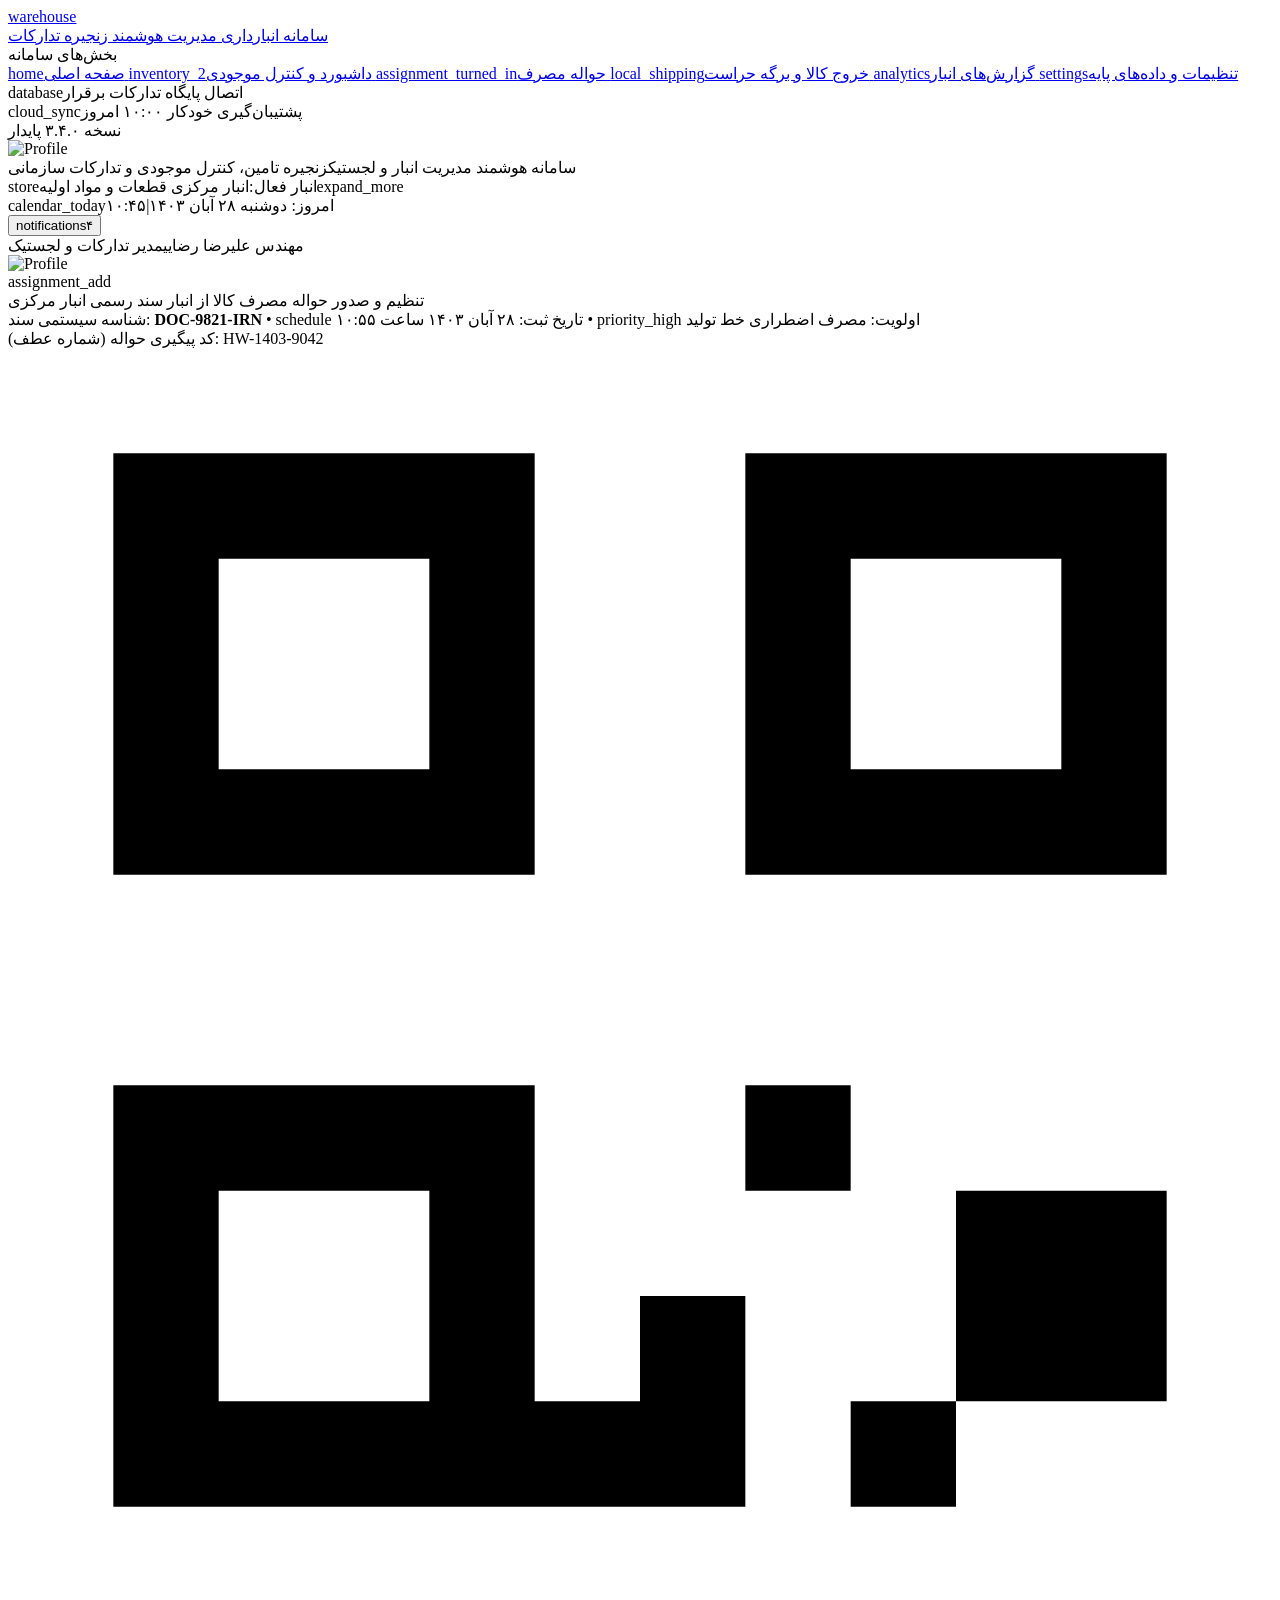
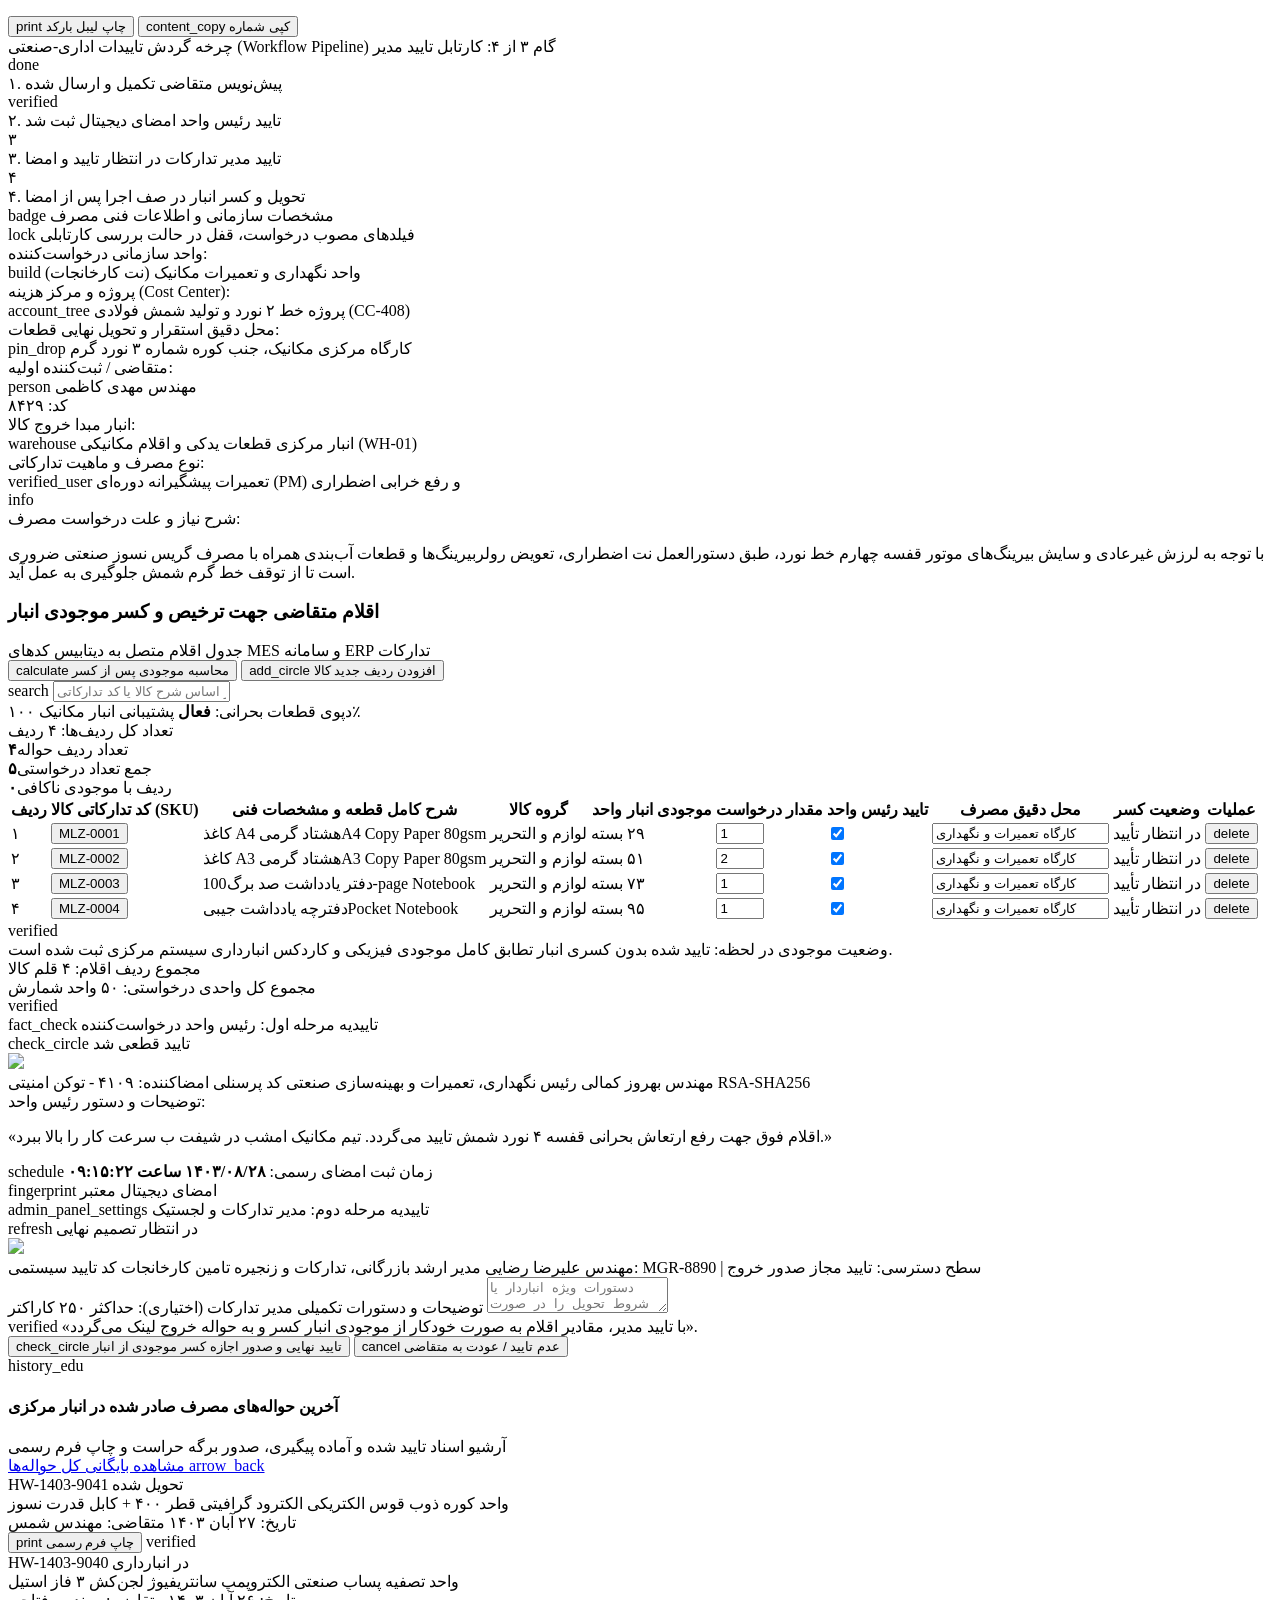
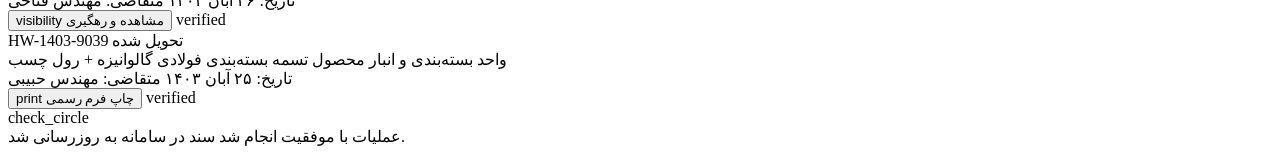
==== commit 2ad5f481: "حذف وابستگی‌های آنلاین از consumption-voucher.html" ====
--- a/consumption-voucher.html
+++ b/consumption-voucher.html
@@ -1,8 +1,5 @@
 <!DOCTYPE html>
 
-<html dir="rtl" lang="fa"><head><meta charset="utf-8"/><meta content="width=device-width, initial-scale=1.0" name="viewport"/><meta content="web_dashboard" name="shell-type"/><link href="https://fonts.googleapis.com/css2?family=Material+Symbols+Outlined:opsz,wght,FILL,GRAD@20..48,100..700,0..1,-50..200" rel="stylesheet"/><link href="https://fonts.googleapis.com" rel="preconnect"/><link crossorigin="" href="https://fonts.gstatic.com" rel="preconnect"/><link href="https://fonts.googleapis.com/css2?family=IBM+Plex+Sans:wght@400;500;600;700&amp;family=Noto+Sans:wght@400;500;600;700&amp;family=Vazirmatn:wght@400;500;600;700&amp;display=swap" rel="stylesheet"/>
-<link href="https://fonts.googleapis.com/css2?family=Material+Symbols+Outlined:wght,FILL@100..700,0..1&amp;display=swap" rel="stylesheet"/><link rel="stylesheet" href="tailwind-compat.css">
-  <script src="https://cdn.tailwindcss.com"></script><script src="tailwind-config.js"></script>  <link rel="stylesheet" href="consumption-voucher.css">
 </head><body class="bg-background text-on-surface antialiased"><aside class="fixed right-0 top-0 h-full w-72 bg-surface-container-low shadow-[0_1px_8px_rgba(0,0,0,0.04)] z-50 flex flex-col justify-between select-none">
       <div class="flex flex-col">
         <a href="index.html" class="h-16 px-space-lg flex items-center gap-space-sm bg-surface-container no-underline">
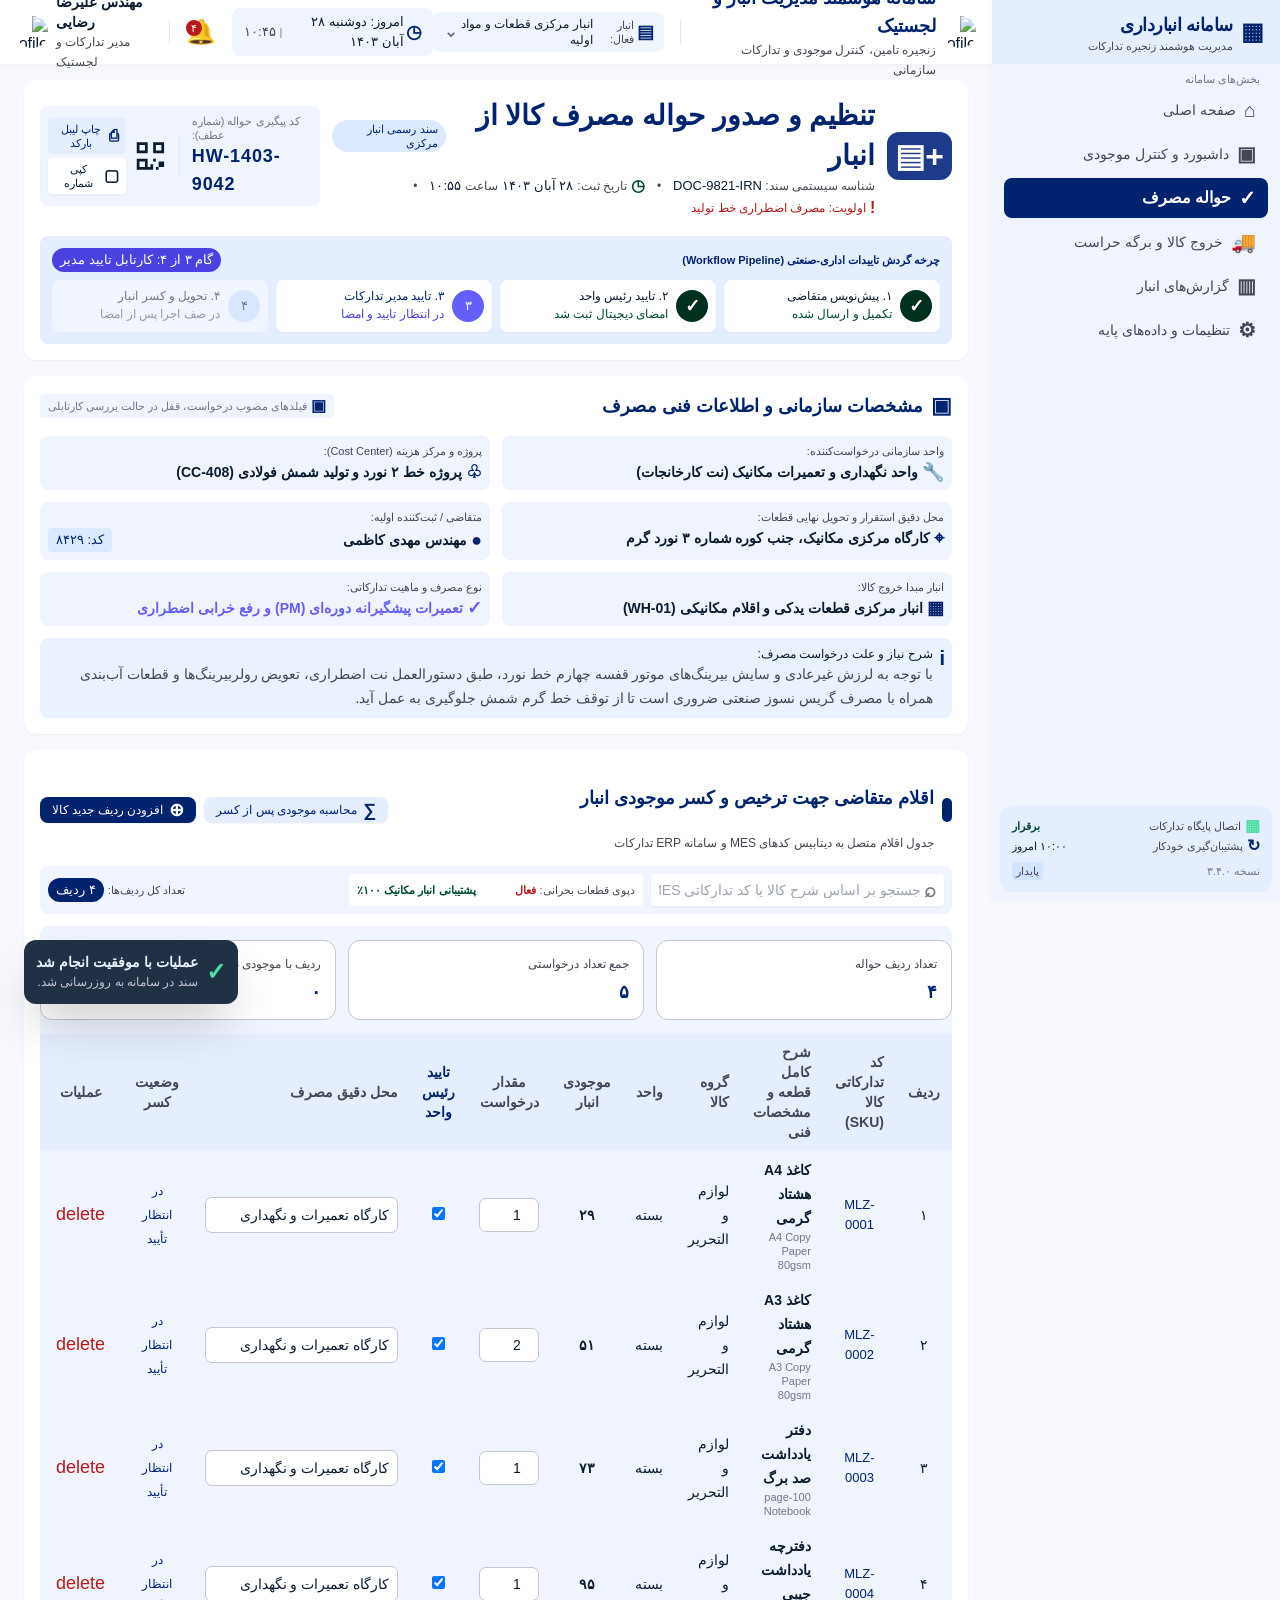
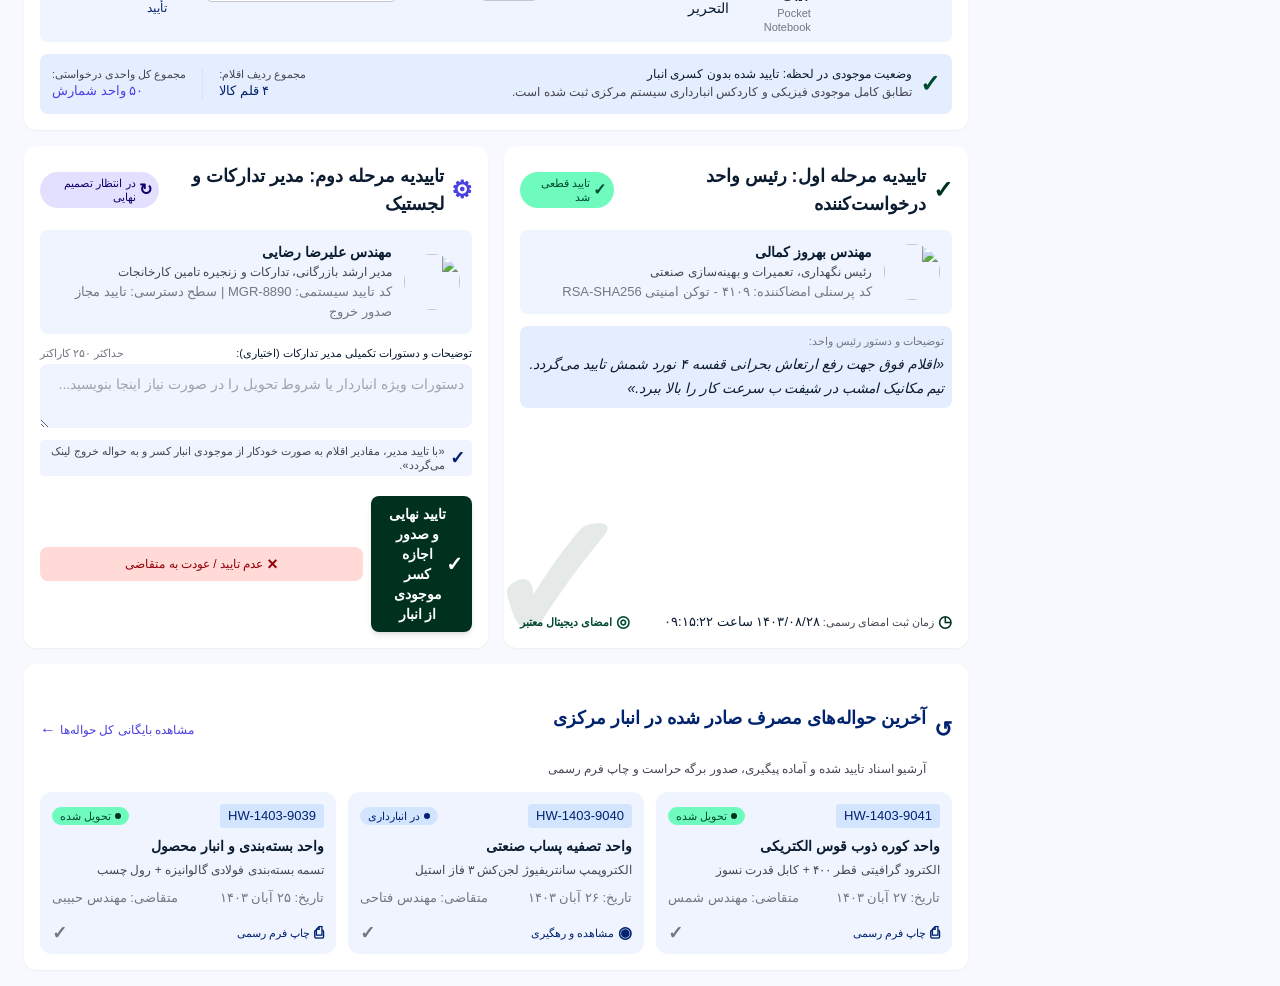
==== commit f12f5cb4: "Fix HTML document structure for consumption voucher" ====
--- a/consumption-voucher.html
+++ b/consumption-voucher.html
@@ -1,5 +1,12 @@
 <!DOCTYPE html>
-
+<html lang="fa" dir="rtl">
+<head>
+  <meta charset="utf-8">
+  <meta name="viewport" content="width=device-width, initial-scale=1.0">
+  <meta name="description" content="مدیریت حواله مصرف در سامانه انبارداری ملزومات">
+  <title>ملزومات | حواله مصرف</title>
+  <link rel="stylesheet" href="tailwind-compat.css">
+  <link rel="stylesheet" href="consumption-voucher.css">
 </head><body class="bg-background text-on-surface antialiased"><aside class="fixed right-0 top-0 h-full w-72 bg-surface-container-low shadow-[0_1px_8px_rgba(0,0,0,0.04)] z-50 flex flex-col justify-between select-none">
       <div class="flex flex-col">
         <a href="index.html" class="h-16 px-space-lg flex items-center gap-space-sm bg-surface-container no-underline">
--- a/consumption-voucher.css
+++ b/consumption-voucher.css
@@ -0,0 +1,14 @@
+/* فرم حواله مصرف و تعامل با داده */
+.voucher-app-toolbar{display:flex;align-items:center;justify-content:space-between;gap:12px;flex-wrap:wrap;margin:14px 0}
+.voucher-app-summary{display:grid;grid-template-columns:repeat(3,minmax(0,1fr));gap:12px;margin:14px 0}
+.voucher-app-metric{background:#fff;border:1px solid #c5c5d3;border-radius:12px;padding:14px}.voucher-app-metric span{display:block;color:#444651;font-size:.78rem}.voucher-app-metric strong{display:block;color:#00236f;font-size:1.15rem;margin-top:4px}
+.app-toast{position:fixed;z-index:1000;bottom:20px;left:20px;max-width:min(420px,calc(100vw - 40px));padding:14px 18px;background:#0b1c30;color:#fff;border-radius:12px;box-shadow:0 8px 30px #0b1c3033;line-height:1.8}.app-toast strong{display:block;margin-bottom:3px}.app-toast p{margin:0;color:#eaf1ff;font-size:.85rem}
+.app-modal-overlay{position:fixed;inset:0;z-index:999;display:grid;place-items:center;padding:18px;background:rgba(11,28,48,.58)}.app-dialog{width:min(520px,100%);max-height:90vh;overflow:auto;background:#fff;color:#0b1c30;border-radius:18px;padding:22px;box-shadow:0 20px 60px #0b1c3044}.app-dialog h2{font-size:1.2rem;font-weight:700;margin:0 0 18px}.app-dialog form{display:grid;gap:12px}.app-dialog label{display:grid;gap:6px;font-size:.85rem;color:#444651}.app-dialog input,.app-dialog select,.app-dialog textarea{min-height:40px;width:100%;border:1px solid #c5c5d3;border-radius:8px;padding:8px 10px;background:#f8f9ff;color:#0b1c30}.app-dialog .dialog-actions{display:flex;justify-content:flex-end;gap:8px;margin-top:8px}.app-dialog button{border:0;border-radius:8px;padding:9px 14px;cursor:pointer}.app-dialog .primary-action{background:#00236f;color:#fff}.app-dialog .secondary-action{background:#eff4ff;color:#00236f}
+.item-row input[type=number]{max-width:100px;min-height:34px;border:1px solid #c5c5d3;border-radius:7px;padding:4px 8px;text-align:center}.item-row input[type=text]{min-width:140px;max-width:200px;border:1px solid #c5c5d3;border-radius:7px;padding:5px 8px}
+.voucher-app-state{display:inline-flex;align-items:center;border-radius:999px;padding:3px 9px;font-size:.75rem;background:#eff4ff;color:#00236f}.voucher-app-state.is-approved{background:#d1fae5;color:#047857}.voucher-app-state.is-rejected{background:#ffdad6;color:#93000a}
+@media(max-width:700px){.voucher-app-summary{grid-template-columns:1fr}.app-dialog{padding:16px}}
+@media print{aside,header,button,.app-modal-overlay{display:none!important}main{margin:0!important;padding:0!important}}
+
+
+/* Styles moved out of consumption-voucher.html to keep page-specific CSS external. */
+@layer base{html,body{margin:0;padding:0;}body{overscroll-behavior:none;font-family:'Noto Sans','Vazirmatn',sans-serif;}main>:first-child{margin-top:0!important;}main>:last-child{margin-bottom:0!important;}}::-webkit-scrollbar{display:none;}
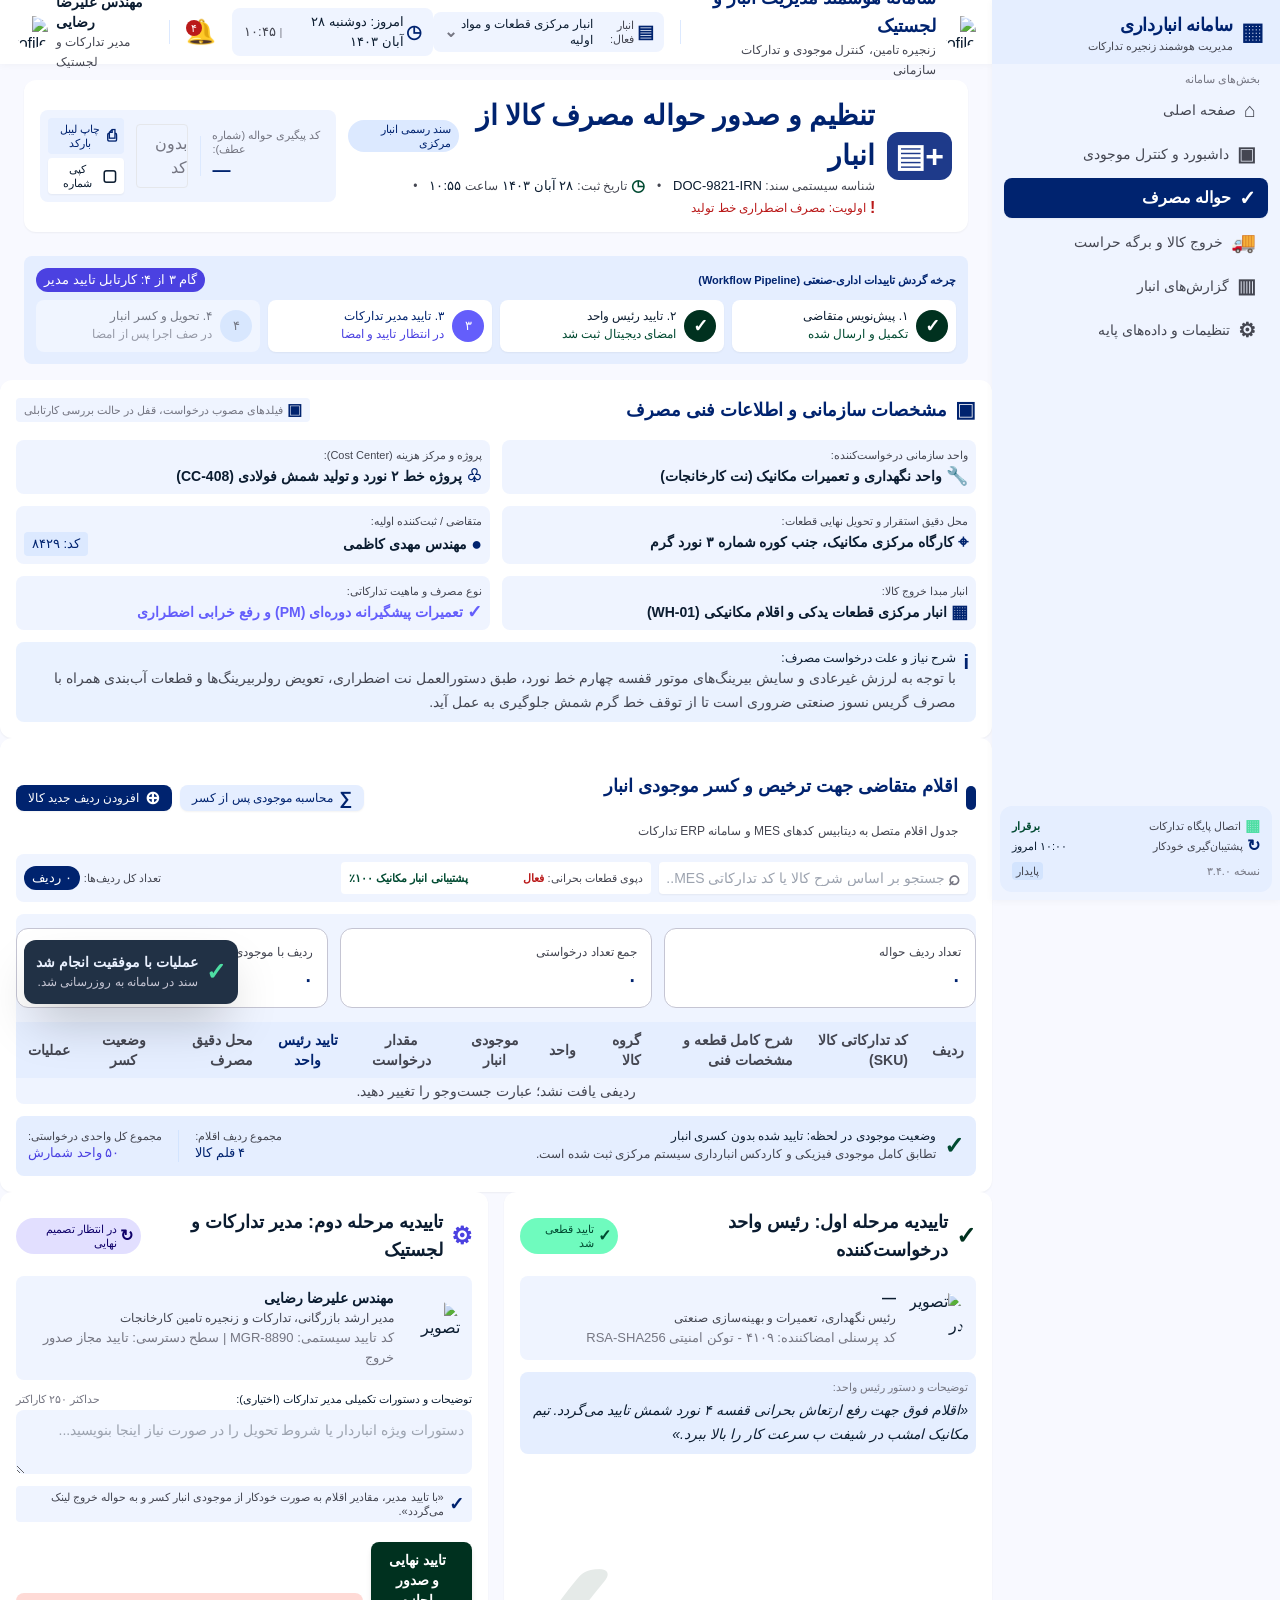
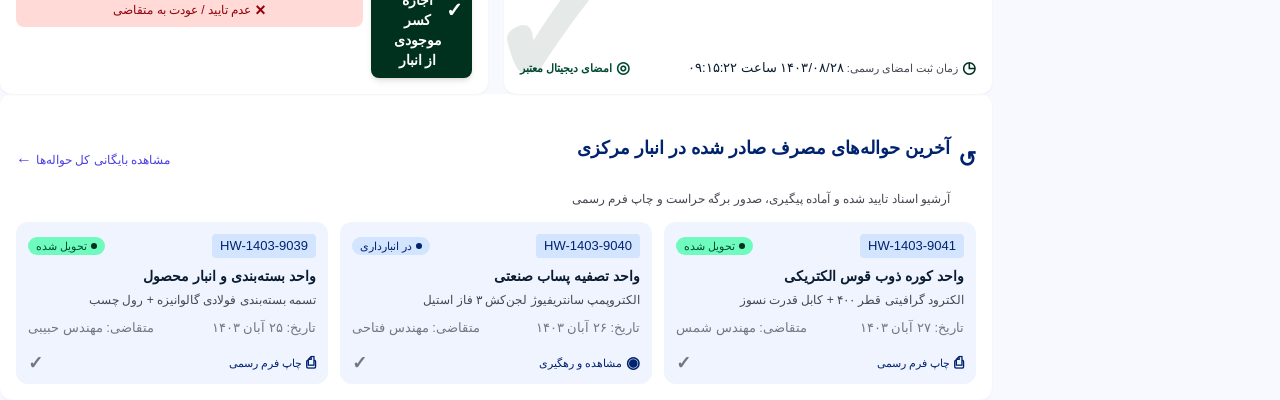
==== commit e0cadf57: "حذف اطلاعات ثابت و ردیف‌های نمایشی از صفحات" ====
--- a/consumption-voucher.html
+++ b/consumption-voucher.html
@@ -54,7 +54,7 @@
           <span class="bg-surface-container-highest px-space-xs py-0.5 rounded text-on-surface-variant">پایدار</span>
         </div>
       </div>
-    </aside><div class="pr-72"><header class="fixed top-0 right-72 left-0 h-16 bg-surface-container-lowest/95 backdrop-blur-md shadow-[0_1px_8px_rgba(0,0,0,0.04)] z-40 flex items-center justify-between px-space-lg"><div class="flex items-center gap-space-lg"><div class="flex items-center gap-space-sm"><img alt="Profile" class="w-8 h-8 rounded-full object-cover" src="https://lh3.googleusercontent.com/aida/[base64]"/><div class="flex flex-col"><span class="font-headline-md text-headline-md text-primary font-bold leading-tight">سامانه هوشمند مدیریت انبار و لجستیک</span><span class="font-body-sm text-body-sm text-on-surface-variant hidden lg:inline">زنجیره تامین، کنترل موجودی و تدارکات سازمانی</span></div></div><div class="h-6 w-px bg-surface-container-high hidden md:block"></div><div class="hidden md:flex items-center gap-space-xs bg-surface-container-low px-space-md py-space-xs rounded-lg"><span class="material-symbols-outlined text-primary text-[18px]">store</span><span class="font-label-sm text-label-sm text-on-surface-variant">انبار فعال:</span><span class="font-label-md text-label-md text-on-surface font-semibold">انبار مرکزی قطعات و مواد اولیه</span><span class="material-symbols-outlined text-outline text-[16px]">expand_more</span></div></div><div class="flex items-center gap-space-md"><div class="hidden xl:flex items-center gap-space-xs text-on-surface-variant bg-surface-container-low px-space-md py-space-xs rounded-lg"><span class="material-symbols-outlined text-[18px] text-primary">calendar_today</span><span class="font-tabular-data text-tabular-data text-on-surface font-medium">امروز: دوشنبه ۲۸ آبان ۱۴۰۳</span><span class="text-outline text-label-sm">|</span><span class="font-tabular-data text-tabular-data text-on-surface-variant dir-ltr">۱۰:۴۵</span></div><button class="relative p-space-xs rounded-lg text-on-surface-variant hover:bg-surface-container-low hover:text-on-surface transition-colors" type="button"><span class="material-symbols-outlined text-[24px]">notifications</span><span class="absolute top-1 left-1 w-4 h-4 bg-error text-on-error rounded-full flex items-center justify-center font-label-sm text-label-sm">۴</span></button><div class="h-6 w-px bg-surface-container-high"></div><div class="flex items-center gap-space-sm"><div class="text-left hidden sm:flex flex-col items-end"><span class="font-label-lg text-label-lg text-on-surface font-semibold">مهندس علیرضا رضایی</span><span class="font-body-sm text-body-sm text-on-surface-variant">مدیر تدارکات و لجستیک</span></div><img alt="Profile" class="w-8 h-8 rounded-full object-cover" src="https://lh3.googleusercontent.com/aida/[base64]"/></div></div></header><main class="w-full pt-16 bg-surface min-h-screen"><div class="flex flex-col w-full">
+    </aside><div class="pr-72"><header class="fixed top-0 right-72 left-0 h-16 bg-surface-container-lowest/95 backdrop-blur-md shadow-[0_1px_8px_rgba(0,0,0,0.04)] z-40 flex items-center justify-between px-space-lg"><div class="flex items-center gap-space-lg"><div class="flex items-center gap-space-sm"><img alt="Profile" class="w-8 h-8 rounded-full object-cover" alt="تصویر در دسترس نیست"/><div class="flex flex-col"><span class="font-headline-md text-headline-md text-primary font-bold leading-tight">سامانه هوشمند مدیریت انبار و لجستیک</span><span class="font-body-sm text-body-sm text-on-surface-variant hidden lg:inline">زنجیره تامین، کنترل موجودی و تدارکات سازمانی</span></div></div><div class="h-6 w-px bg-surface-container-high hidden md:block"></div><div class="hidden md:flex items-center gap-space-xs bg-surface-container-low px-space-md py-space-xs rounded-lg"><span class="material-symbols-outlined text-primary text-[18px]">store</span><span class="font-label-sm text-label-sm text-on-surface-variant">انبار فعال:</span><span class="font-label-md text-label-md text-on-surface font-semibold">انبار مرکزی قطعات و مواد اولیه</span><span class="material-symbols-outlined text-outline text-[16px]">expand_more</span></div></div><div class="flex items-center gap-space-md"><div class="hidden xl:flex items-center gap-space-xs text-on-surface-variant bg-surface-container-low px-space-md py-space-xs rounded-lg"><span class="material-symbols-outlined text-[18px] text-primary">calendar_today</span><span class="font-tabular-data text-tabular-data text-on-surface font-medium">امروز: دوشنبه ۲۸ آبان ۱۴۰۳</span><span class="text-outline text-label-sm">|</span><span class="font-tabular-data text-tabular-data text-on-surface-variant dir-ltr">۱۰:۴۵</span></div><button class="relative p-space-xs rounded-lg text-on-surface-variant hover:bg-surface-container-low hover:text-on-surface transition-colors" type="button"><span class="material-symbols-outlined text-[24px]">notifications</span><span class="absolute top-1 left-1 w-4 h-4 bg-error text-on-error rounded-full flex items-center justify-center font-label-sm text-label-sm">۴</span></button><div class="h-6 w-px bg-surface-container-high"></div><div class="flex items-center gap-space-sm"><div class="text-left hidden sm:flex flex-col items-end"><span class="font-label-lg text-label-lg text-on-surface font-semibold">مهندس علیرضا رضایی</span><span class="font-body-sm text-body-sm text-on-surface-variant">مدیر تدارکات و لجستیک</span></div><img alt="Profile" class="w-8 h-8 rounded-full object-cover" alt="تصویر در دسترس نیست"/></div></div></header><main class="w-full pt-16 bg-surface min-h-screen"><div class="flex flex-col w-full">
 <div class="px-margin py-space-lg flex flex-col gap-space-lg">
 <!-- Top Workflow & Document Barcode Header -->
 <div class="bg-surface-container-lowest p-space-lg rounded-xl shadow-sm flex flex-col gap-space-md">
@@ -88,14 +88,10 @@
 <div class="flex items-center gap-space-md bg-surface-container-low p-space-sm rounded-lg self-start xl:self-auto">
 <div class="flex flex-col text-left items-end font-tabular-data text-tabular-data">
 <span class="text-label-sm font-label-sm text-outline">کد پیگیری حواله (شماره عطف):</span>
-<span class="text-headline-md font-headline-md text-primary font-bold tracking-wider dir-ltr">HW-1403-9042</span>
+<span class="text-headline-md font-headline-md text-primary font-bold tracking-wider dir-ltr">—</span>
 </div>
 <div class="h-10 w-px bg-surface-container-high"></div>
-<!-- Mock QR Barcode Graphic (Pure SVG Industrial Vector) -->
-<div class="flex items-center gap-2">
-<svg class="w-10 h-10 text-on-surface" fill="currentColor" viewbox="0 0 24 24">
-<path d="M2 2h8v8H2V2zm2 2v4h4V4H4zm10-2h8v8h-8V2zm2 2v4h4V4h-4zM2 14h8v8H2v-8zm2 2v4h4v-4H4zm14 0h4v4h-4v-4zm-4-2h2v2h-2v-2zm-2 4h2v4h-4v-2h2v-2zm4 2h2v2h-2v-2zm2-4h2v2h-2v-2zM6 6h0v0zM18 6h0v0zM6 18h0v0z"></path>
-</svg>
+<div class="w-16 h-16 rounded border border-dashed flex items-center justify-center text-xs text-outline">بدون کد</div>
 <div class="flex flex-col gap-1">
 <button class="bg-surface-container hover:bg-surface-container-high text-primary px-space-sm py-1 rounded text-label-sm font-label-sm flex items-center gap-1 transition-colors" type="button">
 <span class="material-symbols-outlined text-[16px]">print</span>
@@ -290,172 +286,7 @@
 <th class="py-space-sm px-space-md text-center w-16">عملیات</th>
 </tr>
 </thead>
-<tbody class="text-on-surface" id="inventoryItemsBody">
-<!-- Row 1 -->
-<tr class="bg-surface-container-lowest hover:bg-surface-container transition-colors item-row">
-<td class="py-space-sm px-space-md text-center font-tabular-data text-tabular-data font-bold">۱</td>
-<td class="py-space-sm px-space-md">
-<div class="inline-flex items-center gap-1 bg-surface-container-high px-space-xs py-0.5 rounded text-primary font-tabular-data text-tabular-data font-semibold dir-ltr">
-<span>SKU-209-BRG4</span>
-<span class="material-symbols-outlined text-[14px] cursor-pointer hover:text-secondary" title="کپی کد">content_copy</span>
-</div>
-</td>
-<td class="py-space-sm px-space-md">
-<div class="flex flex-col">
-<span class="font-semibold text-on-surface">رولربیرینگ کروی دوربالا قفسه نورد گرم</span>
-<span class="text-label-sm font-label-sm text-outline">SKF 22218 EK/C3 قطر داخلی ۹۰mm</span>
-</div>
-</td>
-<td class="py-space-sm px-space-md">
-<span class="bg-surface-container-low px-2 py-0.5 rounded font-label-sm text-label-sm text-on-surface-variant">قطعات محرک مکانیکی</span>
-</td>
-<td class="py-space-sm px-space-md text-center font-label-md text-label-md">عدد</td>
-<td class="py-space-sm px-space-md text-center font-tabular-data text-tabular-data text-on-surface font-semibold">
-<span class="bg-surface-container px-2 py-0.5 rounded">۱۲</span>
-</td>
-<td class="py-space-sm px-space-md text-center font-tabular-data text-tabular-data font-bold">۴</td>
-<td class="py-space-sm px-space-md text-center font-tabular-data text-tabular-data text-tertiary-container font-bold bg-surface-container-low">
-                ۴
-              </td>
-<td class="py-space-sm px-space-md font-label-sm text-label-sm text-on-surface-variant">
-                قفسه شماره ۴، یاتاقان درایو اصلی
-              </td>
-<td class="py-space-sm px-space-md text-center">
-<span class="inline-flex items-center gap-1 bg-tertiary-fixed/30 text-tertiary font-label-sm text-label-sm px-2 py-0.5 rounded-full font-semibold">
-<span class="material-symbols-outlined text-[14px]">check_circle</span>
-<span>آماده کسر</span>
-</span>
-</td>
-<td class="py-space-sm px-space-md text-center">
-<button class="text-error hover:text-on-error-container p-1 rounded hover:bg-error-container transition-colors" title="حذف ردیف" type="button">
-<span class="material-symbols-outlined text-[18px]">delete</span>
-</button>
-</td>
-</tr>
-<!-- Row 2 -->
-<tr class="bg-surface-container-low/40 hover:bg-surface-container transition-colors item-row">
-<td class="py-space-sm px-space-md text-center font-tabular-data text-tabular-data font-bold">۲</td>
-<td class="py-space-sm px-space-md">
-<div class="inline-flex items-center gap-1 bg-surface-container-high px-space-xs py-0.5 rounded text-primary font-tabular-data text-tabular-data font-semibold dir-ltr">
-<span>SKU-810-SEAL2</span>
-<span class="material-symbols-outlined text-[14px] cursor-pointer hover:text-secondary" title="کپی کد">content_copy</span>
-</div>
-</td>
-<td class="py-space-sm px-space-md">
-<div class="flex flex-col">
-<span class="font-semibold text-on-surface">کاسه نمد دوبل وایتون ضدحرارت صنعتی</span>
-<span class="text-label-sm font-label-sm text-outline">FKM 90x115x12 سایز استاندارد شفت</span>
-</div>
-</td>
-<td class="py-space-sm px-space-md">
-<span class="bg-surface-container-low px-2 py-0.5 rounded font-label-sm text-label-sm text-on-surface-variant">آب‌بندها و پکینگ</span>
-</td>
-<td class="py-space-sm px-space-md text-center font-label-md text-label-md">حلقه</td>
-<td class="py-space-sm px-space-md text-center font-tabular-data text-tabular-data text-on-surface font-semibold">
-<span class="bg-surface-container px-2 py-0.5 rounded">۴۸</span>
-</td>
-<td class="py-space-sm px-space-md text-center font-tabular-data text-tabular-data font-bold">۸</td>
-<td class="py-space-sm px-space-md text-center font-tabular-data text-tabular-data text-tertiary-container font-bold bg-surface-container-low">
-                ۸
-              </td>
-<td class="py-space-sm px-space-md font-label-sm text-label-sm text-on-surface-variant">
-                کاور خروجی هوزینگ بیرینگ نورد
-              </td>
-<td class="py-space-sm px-space-md text-center">
-<span class="inline-flex items-center gap-1 bg-tertiary-fixed/30 text-tertiary font-label-sm text-label-sm px-2 py-0.5 rounded-full font-semibold">
-<span class="material-symbols-outlined text-[14px]">check_circle</span>
-<span>آماده کسر</span>
-</span>
-</td>
-<td class="py-space-sm px-space-md text-center">
-<button class="text-error hover:text-on-error-container p-1 rounded hover:bg-error-container transition-colors" title="حذف ردیف" type="button">
-<span class="material-symbols-outlined text-[18px]">delete</span>
-</button>
-</td>
-</tr>
-<!-- Row 3 -->
-<tr class="bg-surface-container-lowest hover:bg-surface-container transition-colors item-row">
-<td class="py-space-sm px-space-md text-center font-tabular-data text-tabular-data font-bold">۳</td>
-<td class="py-space-sm px-space-md">
-<div class="inline-flex items-center gap-1 bg-surface-container-high px-space-xs py-0.5 rounded text-primary font-tabular-data text-tabular-data font-semibold dir-ltr">
-<span>SKU-440-LUB9</span>
-<span class="material-symbols-outlined text-[14px] cursor-pointer hover:text-secondary" title="کپی کد">content_copy</span>
-</div>
-</td>
-<td class="py-space-sm px-space-md">
-<div class="flex flex-col">
-<span class="font-semibold text-on-surface">گریس سنترال نسوز پایه لیتیوم کمپلکس</span>
-<span class="text-label-sm font-label-sm text-outline">Mobilith SHC 220 بشکه ۱۸ کیلوگرمی</span>
-</div>
-</td>
-<td class="py-space-sm px-space-md">
-<span class="bg-surface-container-low px-2 py-0.5 rounded font-label-sm text-label-sm text-on-surface-variant">روانکارها و گریس</span>
-</td>
-<td class="py-space-sm px-space-md text-center font-label-md text-label-md">کیلوگرم</td>
-<td class="py-space-sm px-space-md text-center font-tabular-data text-tabular-data text-on-surface font-semibold">
-<span class="bg-surface-container px-2 py-0.5 rounded">۱۸۰</span>
-</td>
-<td class="py-space-sm px-space-md text-center font-tabular-data text-tabular-data font-bold">۳۶</td>
-<td class="py-space-sm px-space-md text-center font-tabular-data text-tabular-data text-tertiary-container font-bold bg-surface-container-low">
-                ۳۶
-              </td>
-<td class="py-space-sm px-space-md font-label-sm text-label-sm text-on-surface-variant">
-                مخزن پمپ اتوماتیک روانکاری خط ۲
-              </td>
-<td class="py-space-sm px-space-md text-center">
-<span class="inline-flex items-center gap-1 bg-tertiary-fixed/30 text-tertiary font-label-sm text-label-sm px-2 py-0.5 rounded-full font-semibold">
-<span class="material-symbols-outlined text-[14px]">check_circle</span>
-<span>آماده کسر</span>
-</span>
-</td>
-<td class="py-space-sm px-space-md text-center">
-<button class="text-error hover:text-on-error-container p-1 rounded hover:bg-error-container transition-colors" title="حذف ردیف" type="button">
-<span class="material-symbols-outlined text-[18px]">delete</span>
-</button>
-</td>
-</tr>
-<!-- Row 4 -->
-<tr class="bg-surface-container-low/40 hover:bg-surface-container transition-colors item-row">
-<td class="py-space-sm px-space-md text-center font-tabular-data text-tabular-data font-bold">۴</td>
-<td class="py-space-sm px-space-md">
-<div class="inline-flex items-center gap-1 bg-surface-container-high px-space-xs py-0.5 rounded text-primary font-tabular-data text-tabular-data font-semibold dir-ltr">
-<span>SKU-105-SHM7</span>
-<span class="material-symbols-outlined text-[14px] cursor-pointer hover:text-secondary" title="کپی کد">content_copy</span>
-</div>
-</td>
-<td class="py-space-sm px-space-md">
-<div class="flex flex-col">
-<span class="font-semibold text-on-surface">شیم پلیت استنلس استیل کالیبره تراز موتور</span>
-<span class="text-label-sm font-label-sm text-outline">ضخامت ۰.۵ و ۱.۰ میلی‌متر ابعاد ۱۰۰x۱۰۰</span>
-</div>
-</td>
-<td class="py-space-sm px-space-md">
-<span class="bg-surface-container-low px-2 py-0.5 rounded font-label-sm text-label-sm text-on-surface-variant">اتصالات و هم‌راستاسازی</span>
-</td>
-<td class="py-space-sm px-space-md text-center font-label-md text-label-md">بسته</td>
-<td class="py-space-sm px-space-md text-center font-tabular-data text-tabular-data text-on-surface font-semibold">
-<span class="bg-surface-container px-2 py-0.5 rounded">۱۵</span>
-</td>
-<td class="py-space-sm px-space-md text-center font-tabular-data text-tabular-data font-bold">۲</td>
-<td class="py-space-sm px-space-md text-center font-tabular-data text-tabular-data text-tertiary-container font-bold bg-surface-container-low">
-                ۲
-              </td>
-<td class="py-space-sm px-space-md font-label-sm text-label-sm text-on-surface-variant">
-                فونداسیون الکتروموتور گیربکس ۳۵۰kw
-              </td>
-<td class="py-space-sm px-space-md text-center">
-<span class="inline-flex items-center gap-1 bg-tertiary-fixed/30 text-tertiary font-label-sm text-label-sm px-2 py-0.5 rounded-full font-semibold">
-<span class="material-symbols-outlined text-[14px]">check_circle</span>
-<span>آماده کسر</span>
-</span>
-</td>
-<td class="py-space-sm px-space-md text-center">
-<button class="text-error hover:text-on-error-container p-1 rounded hover:bg-error-container transition-colors" title="حذف ردیف" type="button">
-<span class="material-symbols-outlined text-[18px]">delete</span>
-</button>
-</td>
-</tr>
-</tbody>
+<tbody class="text-on-surface" id="inventoryItemsBody"><tr><td colspan="12" class="p-space-md text-center text-on-surface-variant">هنوز اطلاعاتی ثبت نشده است.</td></tr></tbody>
 </table>
 </div>
 <!-- Table Footnote & Sum Calculation Summary -->
@@ -501,9 +332,9 @@
 </div>
 <!-- Supervisor Details Card -->
 <div class="bg-surface-container-low p-space-md rounded-lg flex items-center gap-space-md">
-<img class="w-14 h-14 rounded-full object-cover" data-alt="Official industrial portrait of a confident Iranian mechanical engineering department supervisor wearing high-visibility corporate vest and glasses in an industrial steel manufacturing context" src="https://lh3.googleusercontent.com/aida-public/[base64]"/>
+<img class="w-14 h-14 rounded-full object-cover" data-alt="Official industrial portrait of a confident Iranian mechanical engineering department supervisor wearing high-visibility corporate vest and glasses in an industrial steel manufacturing context" alt="تصویر در دسترس نیست"/>
 <div class="flex flex-col">
-<span class="font-label-lg text-label-lg text-on-surface font-bold">مهندس بهروز کمالی</span>
+<span class="font-label-lg text-label-lg text-on-surface font-bold">—</span>
 <span class="font-body-sm text-body-sm text-on-surface-variant">رئیس نگهداری، تعمیرات و بهینه‌سازی صنعتی</span>
 <span class="font-tabular-data text-tabular-data text-label-sm text-outline">کد پرسنلی امضاکننده: ۴۱۰۹ - توکن امنیتی RSA-SHA256</span>
 </div>
@@ -542,7 +373,7 @@
 </div>
 <!-- Manager Details Card -->
 <div class="bg-surface-container-low p-space-md rounded-lg flex items-center gap-space-md">
-<img class="w-14 h-14 rounded-full object-cover" data-alt="Professional portrait of an executive Iranian logistics and supply chain director in modern industrial corporate office wearing a navy blue formal suit" src="https://lh3.googleusercontent.com/aida-public/[base64]"/>
+<img class="w-14 h-14 rounded-full object-cover" data-alt="Professional portrait of an executive Iranian logistics and supply chain director in modern industrial corporate office wearing a navy blue formal suit" alt="تصویر در دسترس نیست"/>
 <div class="flex flex-col">
 <span class="font-label-lg text-label-lg text-on-surface font-bold">مهندس علیرضا رضایی</span>
 <span class="font-body-sm text-body-sm text-on-surface-variant">مدیر ارشد بازرگانی، تدارکات و زنجیره تامین کارخانجات</span>
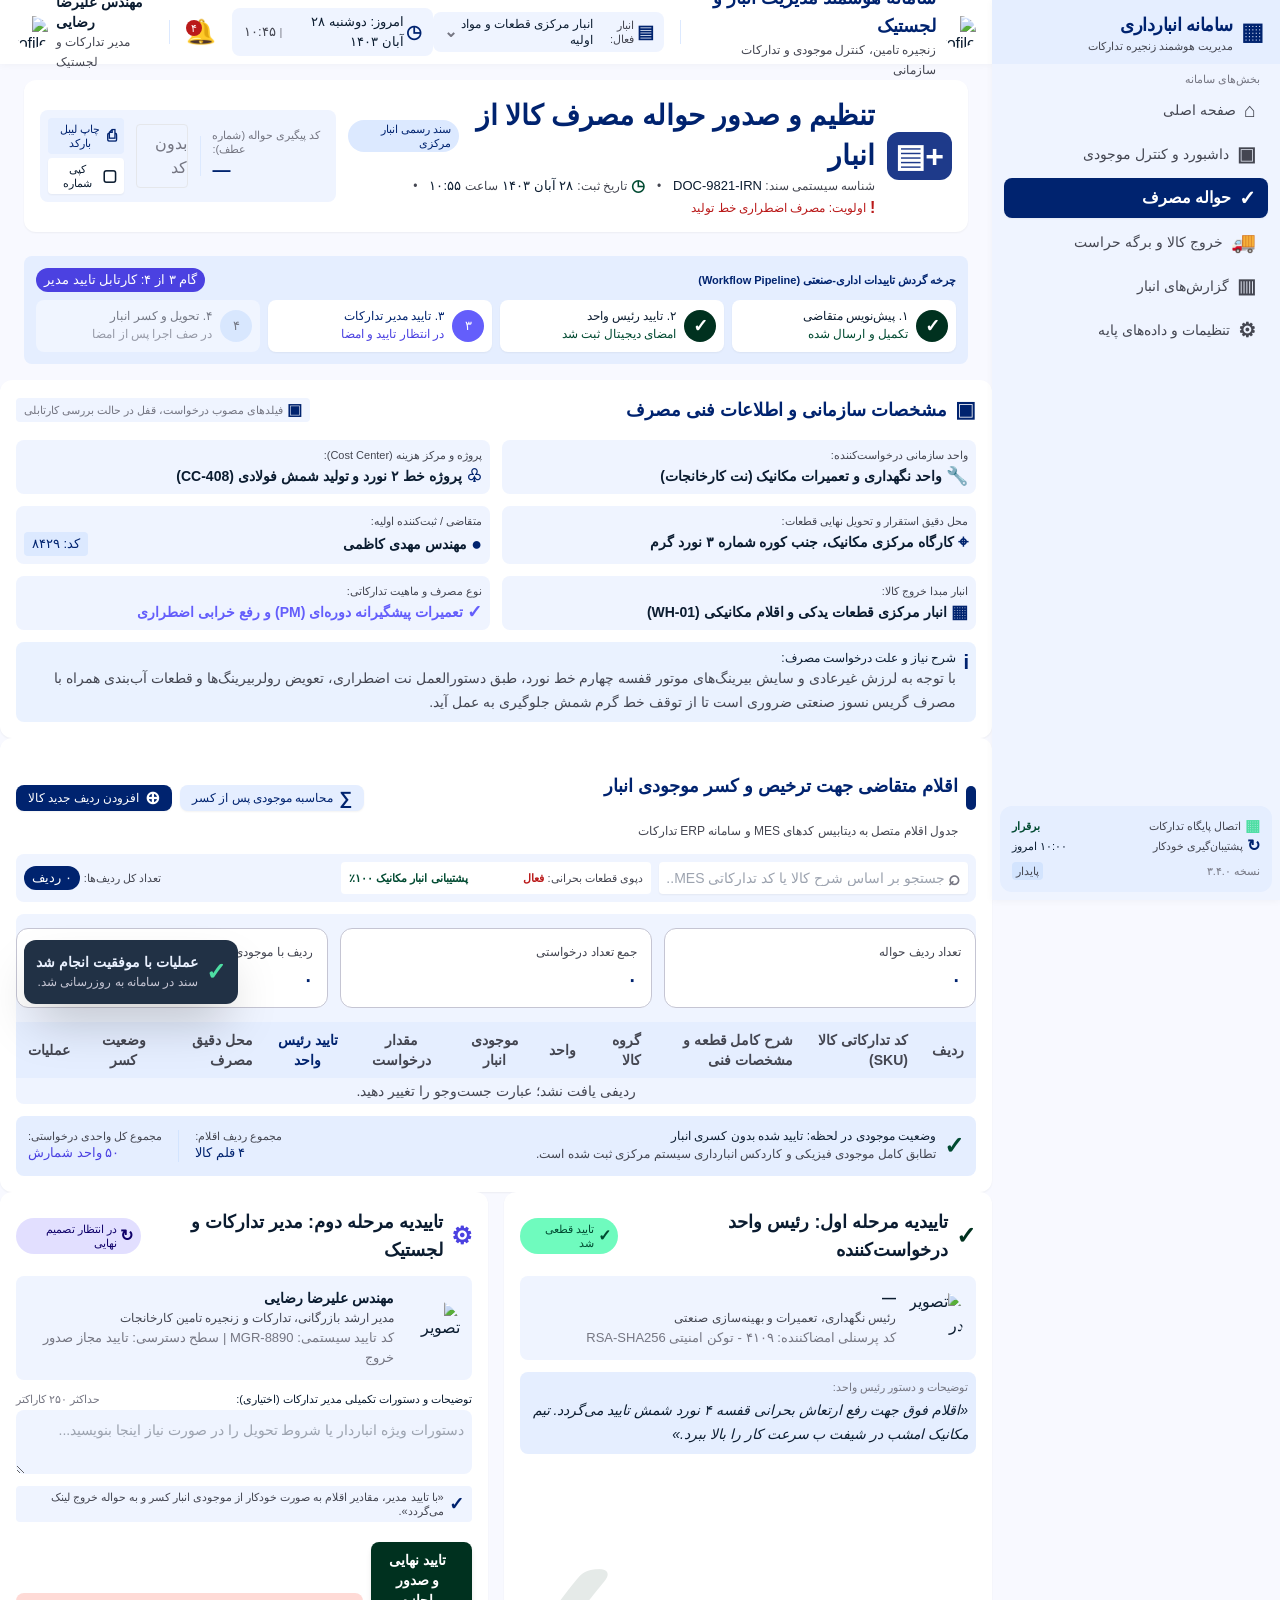
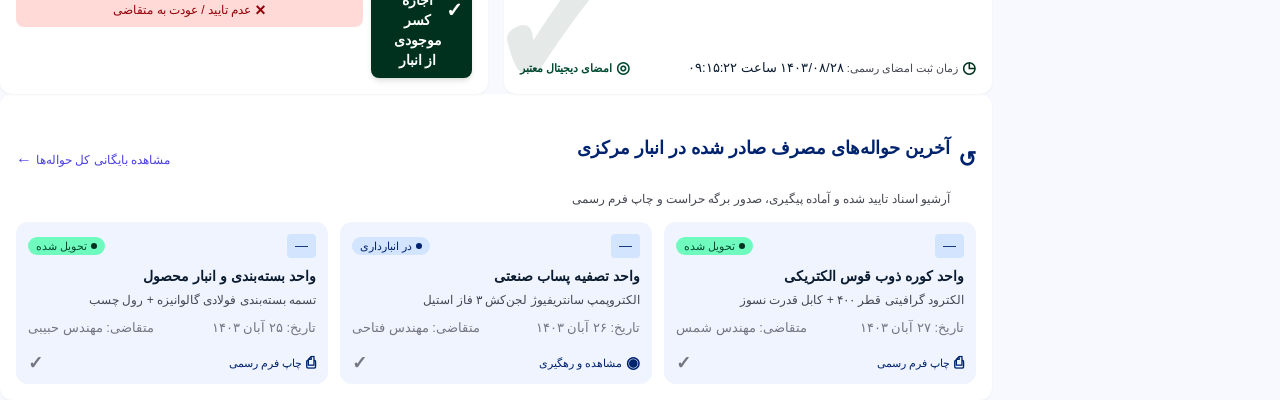
==== commit 21792f17: "حذف سوابق نمایشی و داده‌های ساختگی باقی‌مانده" ====
--- a/consumption-voucher.html
+++ b/consumption-voucher.html
@@ -286,7 +286,7 @@
 <th class="py-space-sm px-space-md text-center w-16">عملیات</th>
 </tr>
 </thead>
-<tbody class="text-on-surface" id="inventoryItemsBody"><tr><td colspan="12" class="p-space-md text-center text-on-surface-variant">هنوز اطلاعاتی ثبت نشده است.</td></tr></tbody>
+<tbody class="text-on-surface" id="inventoryItemsBody"><tr><td colspan="12">هنوز اطلاعاتی ثبت نشده است.</td></tr></tbody>
 </table>
 </div>
 <!-- Table Footnote & Sum Calculation Summary -->
@@ -430,7 +430,7 @@
 <div class="bg-surface-container-low p-space-md rounded-xl flex flex-col justify-between hover:bg-surface-container transition-all">
 <div class="flex flex-col gap-space-xs">
 <div class="flex items-center justify-between">
-<span class="bg-surface-container-highest px-space-sm py-0.5 rounded font-tabular-data text-tabular-data text-primary font-bold dir-ltr">HW-1403-9041</span>
+<span class="bg-surface-container-highest px-space-sm py-0.5 rounded font-tabular-data text-tabular-data text-primary font-bold dir-ltr">—</span>
 <span class="bg-tertiary-fixed text-tertiary-container px-2 py-0.5 rounded-full font-label-sm text-label-sm font-semibold flex items-center gap-1">
 <span class="w-1.5 h-1.5 rounded-full bg-tertiary"></span>
 <span>تحویل شده</span>
@@ -455,7 +455,7 @@
 <div class="bg-surface-container-low p-space-md rounded-xl flex flex-col justify-between hover:bg-surface-container transition-all">
 <div class="flex flex-col gap-space-xs">
 <div class="flex items-center justify-between">
-<span class="bg-surface-container-highest px-space-sm py-0.5 rounded font-tabular-data text-tabular-data text-primary font-bold dir-ltr">HW-1403-9040</span>
+<span class="bg-surface-container-highest px-space-sm py-0.5 rounded font-tabular-data text-tabular-data text-primary font-bold dir-ltr">—</span>
 <span class="bg-surface-container-highest text-primary px-2 py-0.5 rounded-full font-label-sm text-label-sm font-semibold flex items-center gap-1">
 <span class="w-1.5 h-1.5 rounded-full bg-primary"></span>
 <span>در انبارداری</span>
@@ -480,7 +480,7 @@
 <div class="bg-surface-container-low p-space-md rounded-xl flex flex-col justify-between hover:bg-surface-container transition-all">
 <div class="flex flex-col gap-space-xs">
 <div class="flex items-center justify-between">
-<span class="bg-surface-container-highest px-space-sm py-0.5 rounded font-tabular-data text-tabular-data text-primary font-bold dir-ltr">HW-1403-9039</span>
+<span class="bg-surface-container-highest px-space-sm py-0.5 rounded font-tabular-data text-tabular-data text-primary font-bold dir-ltr">—</span>
 <span class="bg-tertiary-fixed text-tertiary-container px-2 py-0.5 rounded-full font-label-sm text-label-sm font-semibold flex items-center gap-1">
 <span class="w-1.5 h-1.5 rounded-full bg-tertiary"></span>
 <span>تحویل شده</span>
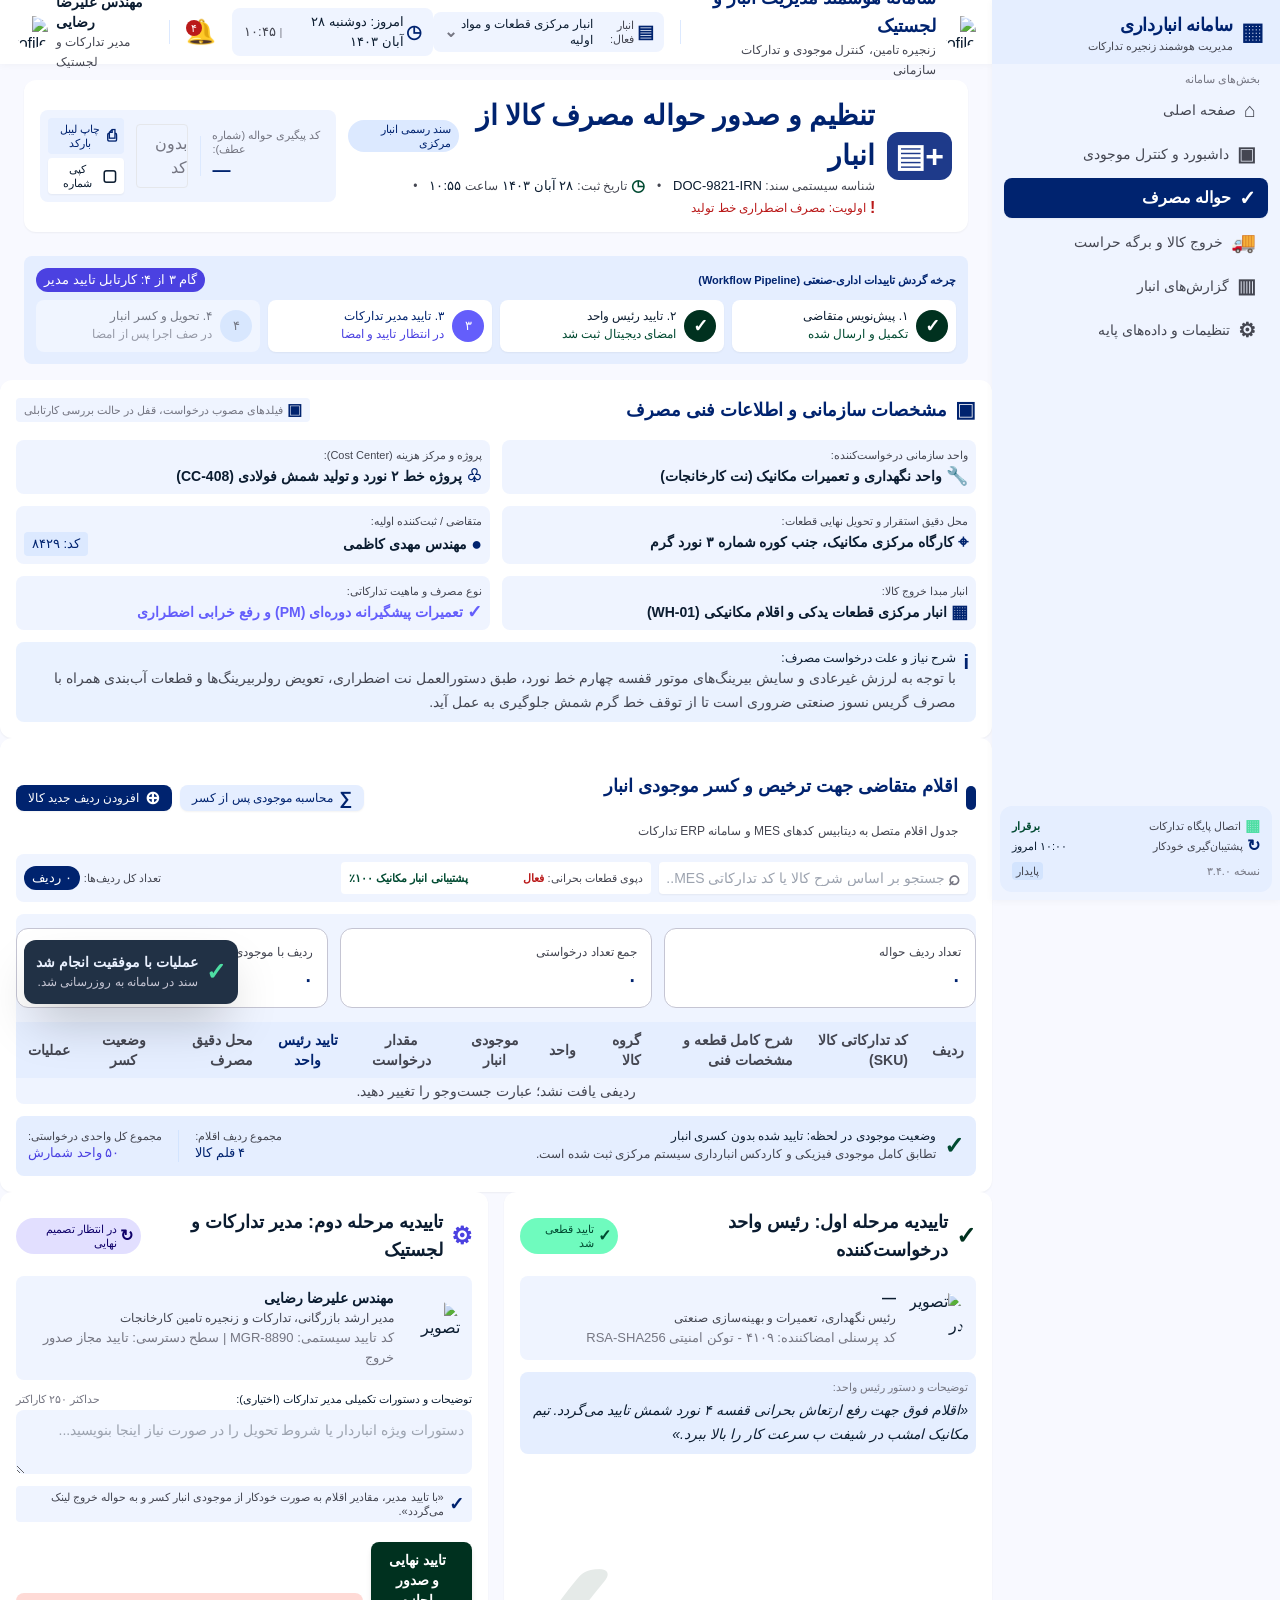
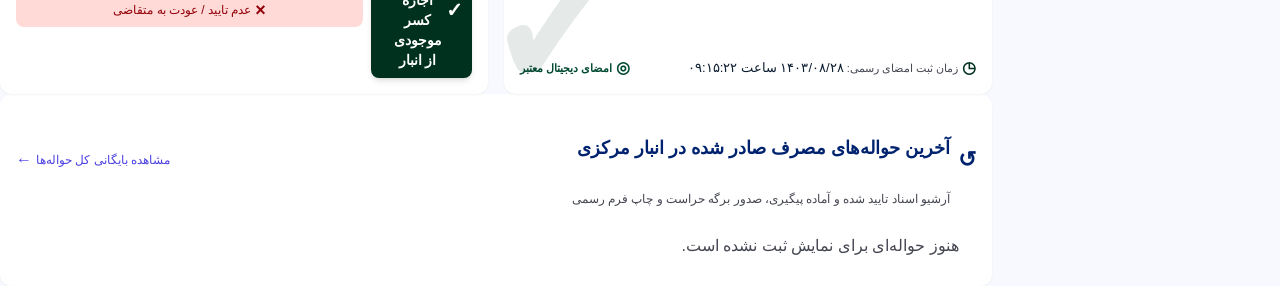
==== commit e6e19577: "حذف کارت‌های آرشیو حواله ساختگی" ====
--- a/consumption-voucher.html
+++ b/consumption-voucher.html
@@ -424,84 +424,7 @@
 </a>
 </div>
 </div>
-<!-- Quick Archive Grid -->
-<div class="grid grid-cols-1 md:grid-cols-3 gap-space-md">
-<!-- Archive Card 1 -->
-<div class="bg-surface-container-low p-space-md rounded-xl flex flex-col justify-between hover:bg-surface-container transition-all">
-<div class="flex flex-col gap-space-xs">
-<div class="flex items-center justify-between">
-<span class="bg-surface-container-highest px-space-sm py-0.5 rounded font-tabular-data text-tabular-data text-primary font-bold dir-ltr">—</span>
-<span class="bg-tertiary-fixed text-tertiary-container px-2 py-0.5 rounded-full font-label-sm text-label-sm font-semibold flex items-center gap-1">
-<span class="w-1.5 h-1.5 rounded-full bg-tertiary"></span>
-<span>تحویل شده</span>
-</span>
-</div>
-<span class="font-label-lg text-label-lg text-on-surface font-bold mt-1">واحد کوره ذوب قوس الکتریکی</span>
-<span class="font-body-sm text-body-sm text-on-surface-variant">الکترود گرافیتی قطر ۴۰۰ + کابل قدرت نسوز</span>
-<div class="flex items-center justify-between text-label-sm font-label-sm text-outline mt-1 font-tabular-data text-tabular-data">
-<span>تاریخ: ۲۷ آبان ۱۴۰۳</span>
-<span>متقاضی: مهندس شمس</span>
-</div>
-</div>
-<div class="mt-space-md pt-space-xs flex items-center justify-between">
-<button class="text-primary hover:text-secondary font-label-sm text-label-sm font-semibold flex items-center gap-1" type="button">
-<span class="material-symbols-outlined text-[16px]">print</span>
-<span>چاپ فرم رسمی</span>
-</button>
-<span class="material-symbols-outlined text-outline text-[18px]">verified</span>
-</div>
-</div>
-<!-- Archive Card 2 -->
-<div class="bg-surface-container-low p-space-md rounded-xl flex flex-col justify-between hover:bg-surface-container transition-all">
-<div class="flex flex-col gap-space-xs">
-<div class="flex items-center justify-between">
-<span class="bg-surface-container-highest px-space-sm py-0.5 rounded font-tabular-data text-tabular-data text-primary font-bold dir-ltr">—</span>
-<span class="bg-surface-container-highest text-primary px-2 py-0.5 rounded-full font-label-sm text-label-sm font-semibold flex items-center gap-1">
-<span class="w-1.5 h-1.5 rounded-full bg-primary"></span>
-<span>در انبارداری</span>
-</span>
-</div>
-<span class="font-label-lg text-label-lg text-on-surface font-bold mt-1">واحد تصفیه پساب صنعتی</span>
-<span class="font-body-sm text-body-sm text-on-surface-variant">الکتروپمپ سانتریفیوژ لجن‌کش ۳ فاز استیل</span>
-<div class="flex items-center justify-between text-label-sm font-label-sm text-outline mt-1 font-tabular-data text-tabular-data">
-<span>تاریخ: ۲۶ آبان ۱۴۰۳</span>
-<span>متقاضی: مهندس فتاحی</span>
-</div>
-</div>
-<div class="mt-space-md pt-space-xs flex items-center justify-between">
-<button class="text-primary hover:text-secondary font-label-sm text-label-sm font-semibold flex items-center gap-1" type="button">
-<span class="material-symbols-outlined text-[16px]">visibility</span>
-<span>مشاهده و رهگیری</span>
-</button>
-<span class="material-symbols-outlined text-outline text-[18px]">verified</span>
-</div>
-</div>
-<!-- Archive Card 3 -->
-<div class="bg-surface-container-low p-space-md rounded-xl flex flex-col justify-between hover:bg-surface-container transition-all">
-<div class="flex flex-col gap-space-xs">
-<div class="flex items-center justify-between">
-<span class="bg-surface-container-highest px-space-sm py-0.5 rounded font-tabular-data text-tabular-data text-primary font-bold dir-ltr">—</span>
-<span class="bg-tertiary-fixed text-tertiary-container px-2 py-0.5 rounded-full font-label-sm text-label-sm font-semibold flex items-center gap-1">
-<span class="w-1.5 h-1.5 rounded-full bg-tertiary"></span>
-<span>تحویل شده</span>
-</span>
-</div>
-<span class="font-label-lg text-label-lg text-on-surface font-bold mt-1">واحد بسته‌بندی و انبار محصول</span>
-<span class="font-body-sm text-body-sm text-on-surface-variant">تسمه بسته‌بندی فولادی گالوانیزه + رول چسب</span>
-<div class="flex items-center justify-between text-label-sm font-label-sm text-outline mt-1 font-tabular-data text-tabular-data">
-<span>تاریخ: ۲۵ آبان ۱۴۰۳</span>
-<span>متقاضی: مهندس حبیبی</span>
-</div>
-</div>
-<div class="mt-space-md pt-space-xs flex items-center justify-between">
-<button class="text-primary hover:text-secondary font-label-sm text-label-sm font-semibold flex items-center gap-1" type="button">
-<span class="material-symbols-outlined text-[16px]">print</span>
-<span>چاپ فرم رسمی</span>
-</button>
-<span class="material-symbols-outlined text-outline text-[18px]">verified</span>
-</div>
-</div>
-</div>
+<div class="grid grid-cols-1 md:grid-cols-3 gap-space-md"><p class="col-span-full p-space-md text-center text-on-surface-variant">هنوز حواله‌ای برای نمایش ثبت نشده است.</p></div>
 </div>
 </div>
 <!-- Notification Toast Container for Interactive UI Events -->
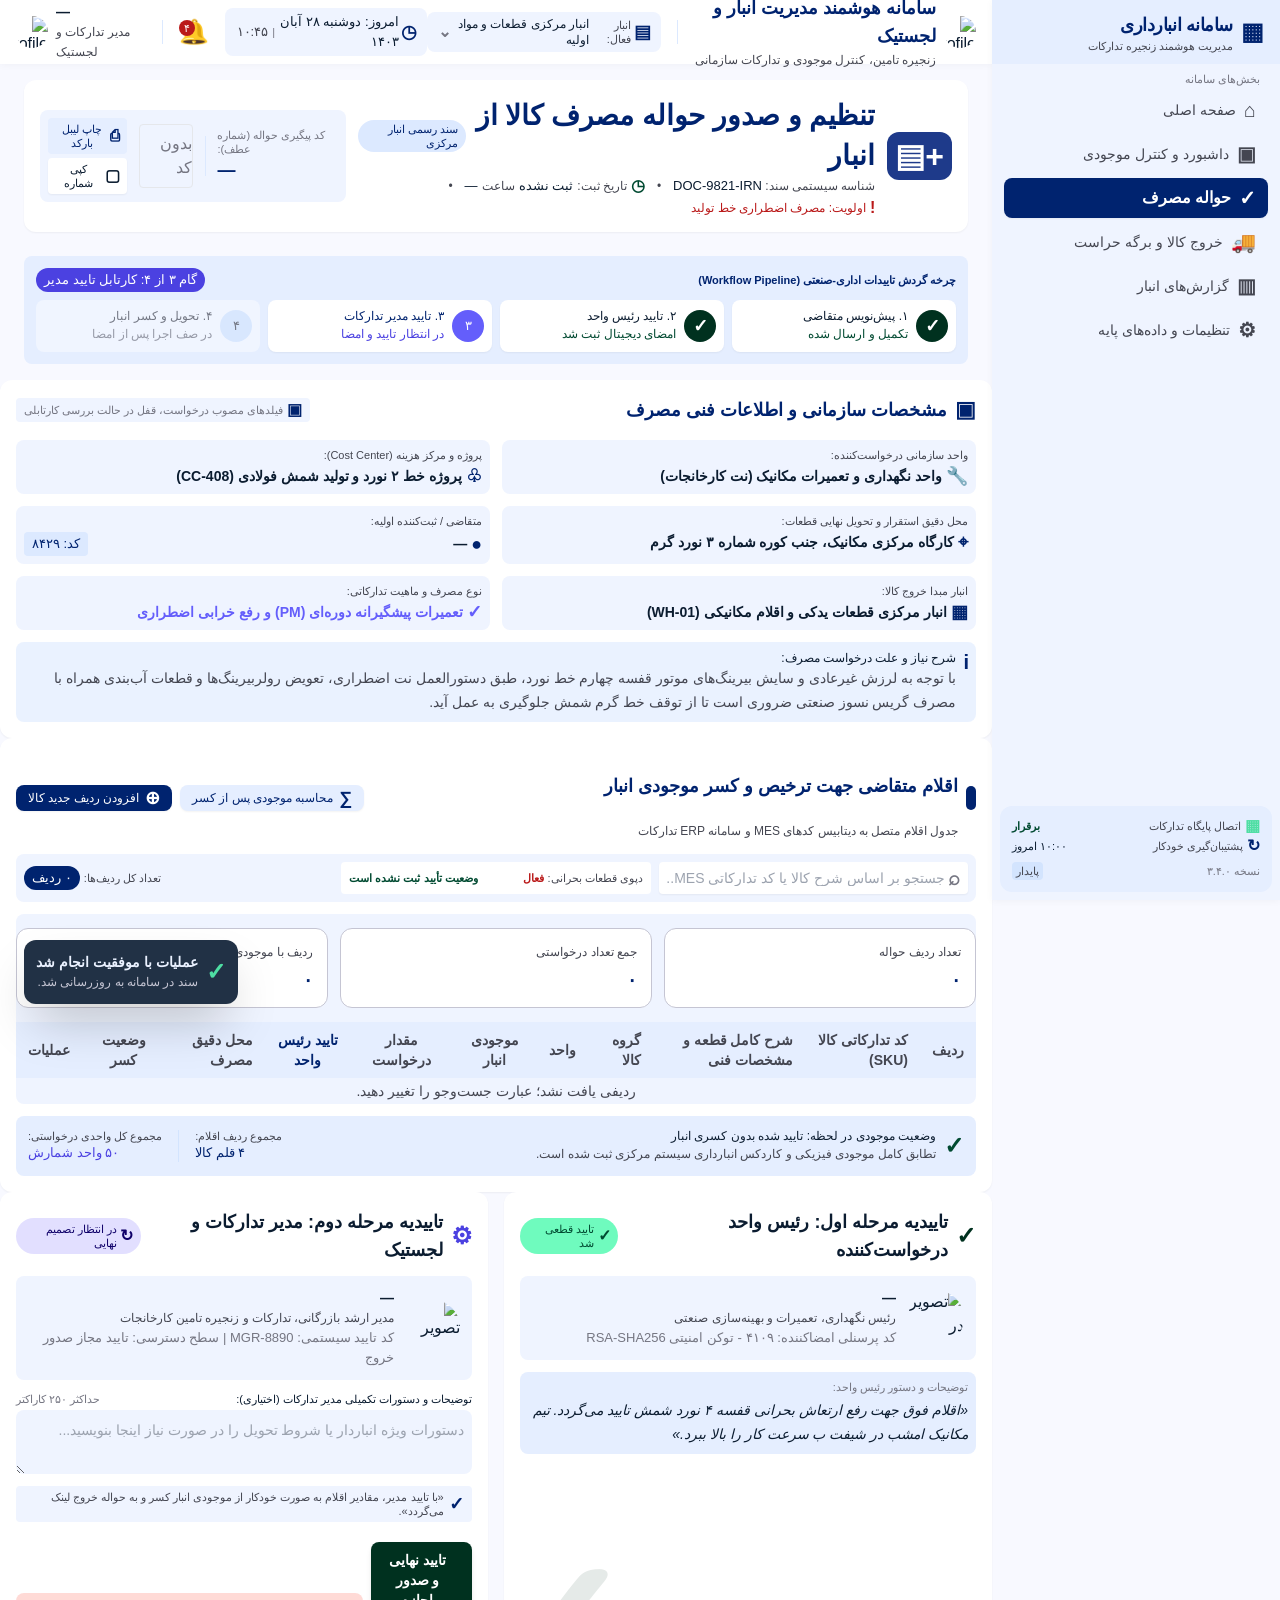
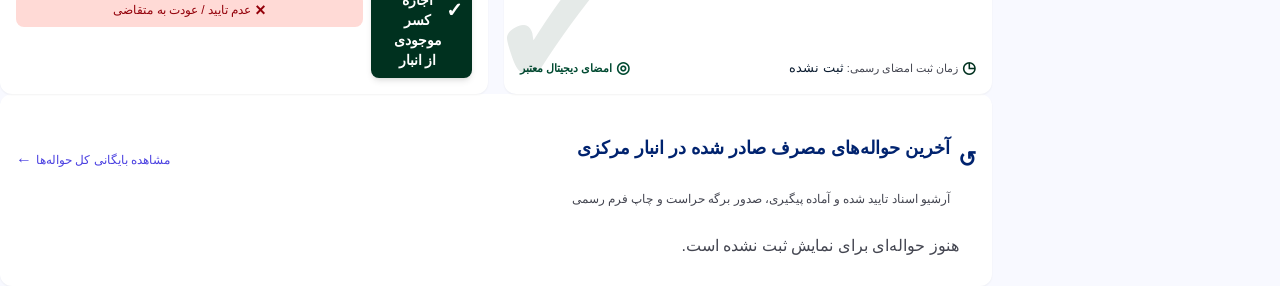
==== commit b8e512bf: "حذف تاریخ‌ها و شاخص‌های عملیاتی ساختگی" ====
--- a/consumption-voucher.html
+++ b/consumption-voucher.html
@@ -54,7 +54,7 @@
           <span class="bg-surface-container-highest px-space-xs py-0.5 rounded text-on-surface-variant">پایدار</span>
         </div>
       </div>
-    </aside><div class="pr-72"><header class="fixed top-0 right-72 left-0 h-16 bg-surface-container-lowest/95 backdrop-blur-md shadow-[0_1px_8px_rgba(0,0,0,0.04)] z-40 flex items-center justify-between px-space-lg"><div class="flex items-center gap-space-lg"><div class="flex items-center gap-space-sm"><img alt="Profile" class="w-8 h-8 rounded-full object-cover" alt="تصویر در دسترس نیست"/><div class="flex flex-col"><span class="font-headline-md text-headline-md text-primary font-bold leading-tight">سامانه هوشمند مدیریت انبار و لجستیک</span><span class="font-body-sm text-body-sm text-on-surface-variant hidden lg:inline">زنجیره تامین، کنترل موجودی و تدارکات سازمانی</span></div></div><div class="h-6 w-px bg-surface-container-high hidden md:block"></div><div class="hidden md:flex items-center gap-space-xs bg-surface-container-low px-space-md py-space-xs rounded-lg"><span class="material-symbols-outlined text-primary text-[18px]">store</span><span class="font-label-sm text-label-sm text-on-surface-variant">انبار فعال:</span><span class="font-label-md text-label-md text-on-surface font-semibold">انبار مرکزی قطعات و مواد اولیه</span><span class="material-symbols-outlined text-outline text-[16px]">expand_more</span></div></div><div class="flex items-center gap-space-md"><div class="hidden xl:flex items-center gap-space-xs text-on-surface-variant bg-surface-container-low px-space-md py-space-xs rounded-lg"><span class="material-symbols-outlined text-[18px] text-primary">calendar_today</span><span class="font-tabular-data text-tabular-data text-on-surface font-medium">امروز: دوشنبه ۲۸ آبان ۱۴۰۳</span><span class="text-outline text-label-sm">|</span><span class="font-tabular-data text-tabular-data text-on-surface-variant dir-ltr">۱۰:۴۵</span></div><button class="relative p-space-xs rounded-lg text-on-surface-variant hover:bg-surface-container-low hover:text-on-surface transition-colors" type="button"><span class="material-symbols-outlined text-[24px]">notifications</span><span class="absolute top-1 left-1 w-4 h-4 bg-error text-on-error rounded-full flex items-center justify-center font-label-sm text-label-sm">۴</span></button><div class="h-6 w-px bg-surface-container-high"></div><div class="flex items-center gap-space-sm"><div class="text-left hidden sm:flex flex-col items-end"><span class="font-label-lg text-label-lg text-on-surface font-semibold">مهندس علیرضا رضایی</span><span class="font-body-sm text-body-sm text-on-surface-variant">مدیر تدارکات و لجستیک</span></div><img alt="Profile" class="w-8 h-8 rounded-full object-cover" alt="تصویر در دسترس نیست"/></div></div></header><main class="w-full pt-16 bg-surface min-h-screen"><div class="flex flex-col w-full">
+    </aside><div class="pr-72"><header class="fixed top-0 right-72 left-0 h-16 bg-surface-container-lowest/95 backdrop-blur-md shadow-[0_1px_8px_rgba(0,0,0,0.04)] z-40 flex items-center justify-between px-space-lg"><div class="flex items-center gap-space-lg"><div class="flex items-center gap-space-sm"><img alt="Profile" class="w-8 h-8 rounded-full object-cover" alt="تصویر در دسترس نیست"/><div class="flex flex-col"><span class="font-headline-md text-headline-md text-primary font-bold leading-tight">سامانه هوشمند مدیریت انبار و لجستیک</span><span class="font-body-sm text-body-sm text-on-surface-variant hidden lg:inline">زنجیره تامین، کنترل موجودی و تدارکات سازمانی</span></div></div><div class="h-6 w-px bg-surface-container-high hidden md:block"></div><div class="hidden md:flex items-center gap-space-xs bg-surface-container-low px-space-md py-space-xs rounded-lg"><span class="material-symbols-outlined text-primary text-[18px]">store</span><span class="font-label-sm text-label-sm text-on-surface-variant">انبار فعال:</span><span class="font-label-md text-label-md text-on-surface font-semibold">انبار مرکزی قطعات و مواد اولیه</span><span class="material-symbols-outlined text-outline text-[16px]">expand_more</span></div></div><div class="flex items-center gap-space-md"><div class="hidden xl:flex items-center gap-space-xs text-on-surface-variant bg-surface-container-low px-space-md py-space-xs rounded-lg"><span class="material-symbols-outlined text-[18px] text-primary">calendar_today</span><span class="font-tabular-data text-tabular-data text-on-surface font-medium">امروز: دوشنبه ۲۸ آبان ۱۴۰۳</span><span class="text-outline text-label-sm">|</span><span class="font-tabular-data text-tabular-data text-on-surface-variant dir-ltr">۱۰:۴۵</span></div><button class="relative p-space-xs rounded-lg text-on-surface-variant hover:bg-surface-container-low hover:text-on-surface transition-colors" type="button"><span class="material-symbols-outlined text-[24px]">notifications</span><span class="absolute top-1 left-1 w-4 h-4 bg-error text-on-error rounded-full flex items-center justify-center font-label-sm text-label-sm">۴</span></button><div class="h-6 w-px bg-surface-container-high"></div><div class="flex items-center gap-space-sm"><div class="text-left hidden sm:flex flex-col items-end"><span class="font-label-lg text-label-lg text-on-surface font-semibold">—</span><span class="font-body-sm text-body-sm text-on-surface-variant">مدیر تدارکات و لجستیک</span></div><img alt="Profile" class="w-8 h-8 rounded-full object-cover" alt="تصویر در دسترس نیست"/></div></div></header><main class="w-full pt-16 bg-surface min-h-screen"><div class="flex flex-col w-full">
 <div class="px-margin py-space-lg flex flex-col gap-space-lg">
 <!-- Top Workflow & Document Barcode Header -->
 <div class="bg-surface-container-lowest p-space-lg rounded-xl shadow-sm flex flex-col gap-space-md">
@@ -74,7 +74,7 @@
 <span>•</span>
 <span class="flex items-center gap-1">
 <span class="material-symbols-outlined text-[16px] text-tertiary-container">schedule</span>
-                تاریخ ثبت: <span class="font-tabular-data text-tabular-data text-on-surface">۲۸ آبان ۱۴۰۳</span> ساعت <span class="font-tabular-data text-tabular-data text-on-surface">۱۰:۵۵</span>
+                تاریخ ثبت: <span class="font-tabular-data text-tabular-data text-on-surface">ثبت نشده</span> ساعت <span class="font-tabular-data text-tabular-data text-on-surface">—</span>
 </span>
 <span>•</span>
 <span class="text-error font-medium flex items-center gap-1">
@@ -198,7 +198,7 @@
 <div class="flex items-center justify-between">
 <div class="flex items-center gap-space-xs text-on-surface font-label-lg text-label-lg font-semibold">
 <span class="material-symbols-outlined text-primary text-[18px]">person</span>
-<span>مهندس مهدی کاظمی</span>
+<span>—</span>
 </div>
 <span class="bg-surface-container-high text-primary font-tabular-data text-tabular-data px-2 py-0.5 rounded font-bold">کد: ۸۴۲۹</span>
 </div>
@@ -261,7 +261,7 @@
 </div>
 <div class="flex items-center justify-between bg-surface-container-lowest px-space-sm py-1 rounded text-label-sm font-label-sm text-on-surface-variant">
 <span>دپوی قطعات بحرانی: <strong class="text-error font-bold">فعال</strong></span>
-<span class="text-tertiary-container font-semibold">پشتیبانی انبار مکانیک ۱۰۰٪</span>
+<span class="text-tertiary-container font-semibold">وضعیت تأیید ثبت نشده است</span>
 </div>
 <div class="flex items-center justify-end gap-space-xs text-label-sm font-label-sm text-on-surface-variant">
 <span>تعداد کل ردیف‌ها:</span>
@@ -350,7 +350,7 @@
 <div class="mt-space-md pt-space-sm flex items-center justify-between text-label-sm font-label-sm text-on-surface-variant">
 <div class="flex items-center gap-1">
 <span class="material-symbols-outlined text-[16px] text-tertiary">schedule</span>
-<span>زمان ثبت امضای رسمی: <strong class="text-on-surface font-tabular-data text-tabular-data">۱۴۰۳/۰۸/۲۸ ساعت ۰۹:۱۵:۲۲</strong></span>
+<span>زمان ثبت امضای رسمی: <strong class="text-on-surface font-tabular-data text-tabular-data">ثبت نشده</strong></span>
 </div>
 <div class="flex items-center gap-1 text-tertiary-container font-semibold">
 <span class="material-symbols-outlined text-[16px]">fingerprint</span>
@@ -375,7 +375,7 @@
 <div class="bg-surface-container-low p-space-md rounded-lg flex items-center gap-space-md">
 <img class="w-14 h-14 rounded-full object-cover" data-alt="Professional portrait of an executive Iranian logistics and supply chain director in modern industrial corporate office wearing a navy blue formal suit" alt="تصویر در دسترس نیست"/>
 <div class="flex flex-col">
-<span class="font-label-lg text-label-lg text-on-surface font-bold">مهندس علیرضا رضایی</span>
+<span class="font-label-lg text-label-lg text-on-surface font-bold">—</span>
 <span class="font-body-sm text-body-sm text-on-surface-variant">مدیر ارشد بازرگانی، تدارکات و زنجیره تامین کارخانجات</span>
 <span class="font-tabular-data text-tabular-data text-label-sm text-outline">کد تایید سیستمی: MGR-8890 | سطح دسترسی: تایید مجاز صدور خروج</span>
 </div>
